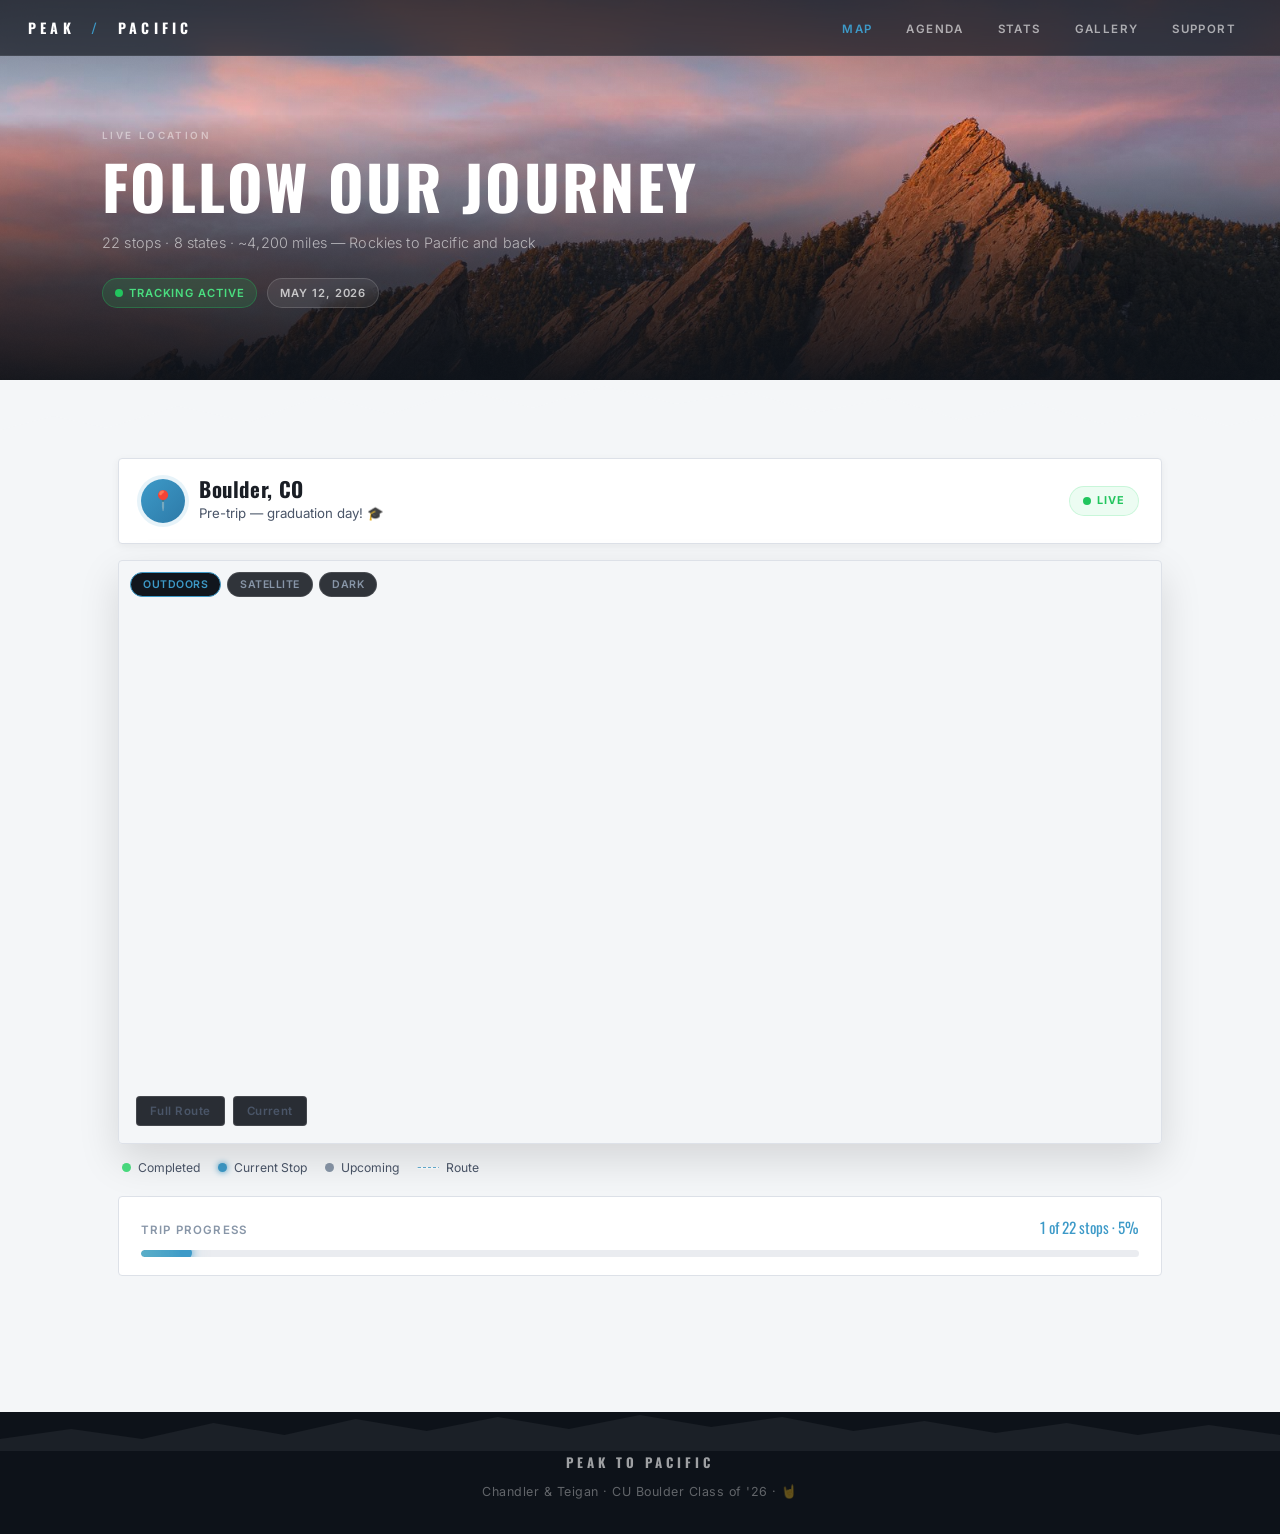
==== index.html @ d931923e "Initial commit — Peak to Pacific road trip site Static HTML/CSS/JS site for Chandler & Teigan's post" ====
<!DOCTYPE html>
<html lang="en">
<head>
  <meta charset="UTF-8" />
  <meta name="viewport" content="width=device-width, initial-scale=1.0" />
  <title>Peak to Pacific — Map</title>
  <meta name="description" content="Follow Chandler & Teigan's post-graduation road trip from Boulder to the Pacific and back." />

  <link href="https://api.mapbox.com/mapbox-gl-js/v3.3.0/mapbox-gl.css" rel="stylesheet" />
  <script src="https://api.mapbox.com/mapbox-gl-js/v3.3.0/mapbox-gl.js"></script>
  <link rel="stylesheet" href="style.css" />

  <style>
    #map {
      height: calc(100vh - var(--nav-height) - 260px);
      min-height: 380px;
      border-radius: 4px;
      overflow: hidden;
      border: 1px solid var(--border);
      box-shadow: var(--shadow-lg);
    }

    /* ── Location banner ───────────────────────────────── */
    .location-banner {
      background: var(--bg-card);
      border: 1px solid var(--border);
      border-radius: 4px;
      padding: 18px 22px;
      margin-bottom: 16px;
      display: flex;
      align-items: center;
      gap: 14px;
      flex-wrap: wrap;
      box-shadow: var(--shadow-sm);
    }

    .location-pin {
      width: 44px; height: 44px;
      background: linear-gradient(135deg, var(--gold), var(--gold-dim));
      border-radius: 50%;
      display: flex; align-items: center; justify-content: center;
      font-size: 1.2rem; flex-shrink: 0;
      box-shadow: 0 0 0 4px var(--gold-glow);
    }

    .location-info { flex: 1; min-width: 160px; }

    .location-label {
      font-family: var(--font-display);
      font-size: 1.3rem;
      font-weight: 700;
      letter-spacing: 0.03em;
      line-height: 1.15;
    }

    .location-note {
      color: var(--text-secondary);
      font-size: 0.83rem;
      margin-top: 2px;
    }

    .live-pill {
      display: inline-flex;
      align-items: center;
      gap: 6px;
      background: rgba(74,222,128,0.1);
      border: 1px solid rgba(74,222,128,0.22);
      border-radius: 999px;
      padding: 5px 13px;
      font-size: 0.68rem;
      font-weight: 700;
      letter-spacing: 0.1em;
      text-transform: uppercase;
      color: var(--green-bright);
      margin-left: auto;
      flex-shrink: 0;
    }

    /* ── Map ───────────────────────────────────────────── */
    .map-wrapper { position: relative; }

    .map-controls {
      position: absolute;
      bottom: 18px; left: 18px;
      z-index: 10;
      display: flex;
      gap: 8px;
    }

    .map-ctrl-btn {
      background: rgba(13, 18, 25, 0.88);
      backdrop-filter: blur(8px);
      border: 1px solid rgba(255,255,255,0.12);
      border-radius: 4px;
      padding: 7px 13px;
      font-size: 0.72rem;
      font-weight: 600;
      color: var(--text-secondary);
      cursor: pointer;
      letter-spacing: 0.04em;
      font-family: var(--font-body);
      transition: all .2s;
    }

    .map-ctrl-btn:hover {
      background: rgba(13, 18, 25, 0.98);
      border-color: var(--gold);
      color: var(--gold);
    }

    .style-toggle {
      position: absolute;
      top: 12px; left: 12px;
      z-index: 10;
      display: flex;
      gap: 6px;
    }

    .style-btn {
      background: rgba(13, 18, 25, 0.85);
      backdrop-filter: blur(6px);
      border: 1px solid rgba(255,255,255,0.12);
      border-radius: 999px;
      padding: 5px 12px;
      font-size: 0.66rem;
      font-weight: 600;
      color: var(--text-muted);
      cursor: pointer;
      letter-spacing: 0.05em;
      text-transform: uppercase;
      font-family: var(--font-body);
      transition: all .2s;
    }

    .style-btn.active,
    .style-btn:hover {
      border-color: var(--gold);
      color: var(--gold);
      background: rgba(13, 18, 25, 0.98);
    }

    /* ── Car Marker ────────────────────────────────────── */
    .car-marker {
      width: 36px;
      height: 36px;
      display: flex;
      align-items: center;
      justify-content: center;
      font-size: 1.3rem;
      background: var(--dark);
      border: 2px solid var(--gold);
      border-radius: 50%;
      box-shadow: 0 0 0 0 rgba(61,154,200,0.5);
      animation: car-pulse 2.2s ease-out infinite;
      cursor: pointer;
      line-height: 1;
    }

    @keyframes car-pulse {
      0%   { box-shadow: 0 0 0 0   rgba(61,154,200,0.55); }
      60%  { box-shadow: 0 0 0 10px rgba(61,154,200,0.0); }
      100% { box-shadow: 0 0 0 0   rgba(61,154,200,0.0); }
    }

    /* ── Legend ────────────────────────────────────────── */
    .route-legend {
      display: flex;
      gap: 18px;
      flex-wrap: wrap;
      margin-top: 14px;
      padding: 0 4px;
    }

    .legend-item {
      display: flex;
      align-items: center;
      gap: 7px;
      font-size: 0.76rem;
      color: var(--text-secondary);
    }

    .legend-dot {
      width: 9px; height: 9px;
      border-radius: 50%;
      flex-shrink: 0;
    }

    /* ── Progress strip ────────────────────────────────── */
    .progress-section {
      margin-top: 18px;
      background: var(--bg-card);
      border: 1px solid var(--border);
      border-radius: 4px;
      padding: 18px 22px;
    }

    .progress-meta {
      display: flex;
      justify-content: space-between;
      align-items: baseline;
      margin-bottom: 10px;
    }

    .progress-meta .label {
      font-size: 0.72rem;
      font-weight: 600;
      text-transform: uppercase;
      letter-spacing: 0.1em;
      color: var(--text-muted);
    }

    .progress-meta .value {
      font-family: var(--font-display);
      font-size: 0.95rem;
      color: var(--gold);
    }

    /* ── Popup ─────────────────────────────────────────── */
    .popup-emoji { font-size: 1.3rem; margin-bottom: 5px; }
    .popup-name {
      font-family: var(--font-display);
      font-size: 1rem;
      font-weight: 600;
      letter-spacing: 0.03em;
      color: var(--text-primary);
      margin-bottom: 2px;
    }
    .popup-sub  { font-size: 0.72rem; color: var(--text-secondary); margin-bottom: 8px; }
    .popup-highlight { font-size: 0.68rem; color: var(--text-secondary); margin-top: 2px; }
    .popup-highlight::before { content: '· '; }
    .popup-footer {
      display: flex;
      align-items: center;
      justify-content: space-between;
      margin-top: 10px;
      padding-top: 8px;
      border-top: 1px solid var(--border);
    }
    .popup-dates { font-size: 0.65rem; color: var(--gold); font-weight: 600; text-transform: uppercase; letter-spacing: .07em; }
    .popup-status {
      font-size: 0.6rem; font-weight: 700; text-transform: uppercase;
      letter-spacing: .08em; padding: 2px 8px; border-radius: 4px;
    }
    .popup-status.completed { background: rgba(34,197,94,0.15);  color: #16a34a; }
    .popup-status.current   { background: rgba(61,154,200,0.15); color: var(--gold); }
    .popup-status.upcoming  { background: rgba(138,150,168,0.15); color: var(--text-muted); }
  </style>
</head>
<body>

<!-- ── Navigation ─────────────────────────────────────── -->
<nav class="nav" id="mainNav">
  <a href="index.html" class="nav-brand">
    Peak <span class="accent">&nbsp;/&nbsp;</span> Pacific
  </a>
  <ul class="nav-links" id="navLinks">
    <li><a href="index.html" class="active">Map</a></li>
    <li><a href="agenda.html">Agenda</a></li>
    <li><a href="stats.html">Stats</a></li>
    <li><a href="gallery.html">Gallery</a></li>
    <li><a href="donate.html">Support</a></li>
  </ul>
  <button class="nav-mobile-btn" id="mobileBtn" aria-label="Menu">
    <svg width="22" height="22" viewBox="0 0 22 22" fill="none">
      <path d="M3 6h16M3 11h16M3 16h16" stroke="currentColor" stroke-width="2" stroke-linecap="round"/>
    </svg>
  </button>
</nav>

<!-- ── Hero ───────────────────────────────────────────── -->
<div class="page-hero hero-short" style="background-image: url('images/heroes/map.jpg')">
  <div class="hero-inner">
    <div class="hero-content">
      <div class="hero-eyebrow">Live Location</div>
      <h1 class="hero-title">Follow Our Journey</h1>
      <p class="hero-subtitle">22 stops · 8 states · ~4,200 miles — Rockies to Pacific and back</p>
      <div class="hero-badges">
        <span class="hero-badge hero-badge-live"><span class="dot-live"></span> Tracking Active</span>
        <span class="hero-badge hero-badge-date">May 12, 2026</span>
      </div>
    </div>
  </div>
</div>

<!-- ── Mountain Divider ────────────────────────────────── -->
<svg class="mountain-divider" viewBox="0 0 1440 72" preserveAspectRatio="none" aria-hidden="true">
  <path d="M0,72 L0,52 L60,38 L120,50 L200,28 L280,44 L360,18 L440,36 L520,12 L600,30 L680,8 L760,26 L840,14 L920,34 L1000,20 L1080,42 L1160,24 L1240,46 L1320,30 L1380,48 L1440,36 L1440,72 Z" fill="#071209"/>
</svg>

<!-- ── Map Content ────────────────────────────────────── -->
<main class="page-content" style="padding-top: 8px;">
  <div class="container" style="padding-bottom: 56px;">

    <div class="location-banner">
      <div class="location-pin">📍</div>
      <div class="location-info">
        <div class="location-label" id="locationLabel">–</div>
        <div class="location-note" id="locationNote"></div>
      </div>
      <div class="live-pill"><span class="dot-live"></span> Live</div>
    </div>

    <div class="map-wrapper">
      <div id="map"></div>
      <div class="style-toggle">
        <button class="style-btn active" id="btnOutdoors" onclick="setStyle('outdoors')">Outdoors</button>
        <button class="style-btn" id="btnSatellite" onclick="setStyle('satellite')">Satellite</button>
        <button class="style-btn" id="btnDark" onclick="setStyle('dark')">Dark</button>
      </div>
      <div class="map-controls">
        <button class="map-ctrl-btn" onclick="fitRoute()">Full Route</button>
        <button class="map-ctrl-btn" onclick="goToCurrent()">Current</button>
      </div>
    </div>

    <div class="route-legend">
      <div class="legend-item"><div class="legend-dot" style="background:#4ade80"></div> Completed</div>
      <div class="legend-item"><div class="legend-dot" style="background:var(--gold);box-shadow:0 0 6px var(--gold)"></div> Current Stop</div>
      <div class="legend-item"><div class="legend-dot" style="background:var(--text-muted)"></div> Upcoming</div>
      <div class="legend-item"><div style="width:22px;height:2px;background:rgba(255,255,255,0.75);border-radius:1px;border-top:1px dashed rgba(61,154,200,0.8)"></div> Route</div>
    </div>

    <div class="progress-section">
      <div class="progress-meta">
        <span class="label">Trip Progress</span>
        <span class="value" id="progressLabel">–</span>
      </div>
      <div class="progress-bar">
        <div class="progress-bar-fill" id="progressFill" style="width:0%"></div>
      </div>
    </div>

  </div>
</main>

<footer class="footer">
  <svg class="footer-mountain" viewBox="0 0 1440 40" preserveAspectRatio="none" aria-hidden="true">
    <path d="M0,40 L0,28 L80,18 L160,28 L240,12 L320,24 L400,8 L480,20 L560,6 L640,18 L720,4 L800,16 L880,6 L960,20 L1040,10 L1120,22 L1200,12 L1280,24 L1360,14 L1440,24 L1440,40 Z" fill="var(--sage)"/>
  </svg>
  <div class="footer-brand">Peak to Pacific</div>
  <div>Chandler &amp; Teigan · CU Boulder Class of '26 · 🤘</div>
</footer>

<script src="config.js"></script>
<script src="nav-scroll.js" defer></script>
<script>
  document.getElementById('mobileBtn').addEventListener('click', () => {
    document.getElementById('navLinks').classList.toggle('open');
  });

  document.getElementById('locationLabel').textContent = CURRENT_LOCATION.label;
  document.getElementById('locationNote').textContent  = CURRENT_LOCATION.note || '';

  const completedCount = STOPS.filter(s => s.status === 'completed').length;
  const pct = Math.round((completedCount / STOPS.length) * 100);
  document.getElementById('progressFill').style.width = pct + '%';
  document.getElementById('progressLabel').textContent =
    `${completedCount} of ${STOPS.length} stops · ${pct}%`;

  mapboxgl.accessToken = typeof MAPBOX_TOKEN !== 'undefined' ? MAPBOX_TOKEN : 'YOUR_MAPBOX_TOKEN_HERE';

  const STYLES = {
    outdoors:  'mapbox://styles/mapbox/outdoors-v12',
    satellite: 'mapbox://styles/mapbox/satellite-streets-v12',
    dark:      'mapbox://styles/mapbox/dark-v11',
  };

  let currentStyle = 'outdoors';
  let carMarker = null;

  const map = new mapboxgl.Map({
    container: 'map',
    style: STYLES.outdoors,
    center: [-110, 42],
    zoom: 4.5,
    projection: 'globe',
  });

  map.addControl(new mapboxgl.NavigationControl(), 'top-right');

  function setStyle(name) {
    if (currentStyle === name) return;
    currentStyle = name;
    map.setStyle(STYLES[name]);
    document.querySelectorAll('.style-btn').forEach(b => b.classList.remove('active'));
    document.getElementById('btn' + name.charAt(0).toUpperCase() + name.slice(1)).classList.add('active');
    map.once('styledata', addLayers);
  }

  map.on('load', () => {
    map.setFog({ color: 'rgb(13, 18, 25)', 'high-color': 'rgb(20, 32, 52)', 'horizon-blend': 0.04 });
    addLayers();
  });

  function addLayers() {
    ['route-line-glow','route-line','route-points','current-point'].forEach(id => {
      if (map.getLayer(id)) map.removeLayer(id);
      if (map.getSource(id)) map.removeSource(id);
    });

    const coords = STOPS.map(s => [s.lng, s.lat]);

    map.addSource('route-line', {
      type: 'geojson',
      data: { type:'Feature', geometry:{ type:'LineString', coordinates:coords } },
    });

    // Glow layer — soft white halo underneath the dashed line
    map.addLayer({
      id: 'route-line-glow', type: 'line', source: 'route-line',
      layout: { 'line-join':'round', 'line-cap':'round' },
      paint: { 'line-color':'#ffffff', 'line-width':5, 'line-opacity':0.12 },
    });

    // Main dashed route line — white with blue tint, visible on all map styles
    map.addLayer({
      id: 'route-line', type: 'line', source: 'route-line',
      layout: { 'line-join':'round', 'line-cap':'round' },
      paint: { 'line-color':'#a8d4ef', 'line-width':2, 'line-opacity':0.85, 'line-dasharray':[2,3] },
    });

    const features = STOPS.map(s => ({
      type: 'Feature',
      properties: { id:s.id, name:s.name, subtitle:s.subtitle, status:s.status, emoji:s.emoji, dates:s.dates, highlights:(s.highlights||[]).slice(0,3).join('||') },
      geometry: { type:'Point', coordinates:[s.lng,s.lat] },
    }));

    map.addSource('route-points', { type:'geojson', data:{ type:'FeatureCollection', features } });

    map.addLayer({
      id:'route-points', type:'circle', source:'route-points',
      paint: {
        'circle-radius': ['case',['==',['get','status'],'current'],11,['==',['get','status'],'completed'],7,5],
        'circle-color':  ['case',['==',['get','status'],'current'],'#3d9ac8',['==',['get','status'],'completed'],'#22c55e','#8896a8'],
        'circle-stroke-width': ['case',['==',['get','status'],'current'],3,2],
        'circle-stroke-color': ['case',['==',['get','status'],'current'],'rgba(61,154,200,0.45)',['==',['get','status'],'completed'],'rgba(34,197,94,0.3)','rgba(138,150,168,0.3)'],
        'circle-opacity': ['case',['==',['get','status'],'upcoming'],0.65,1],
      },
    });

    const currentStop = STOPS.find(s => s.status === 'current');

    // Car HTML marker — created once, persists across style changes
    if (currentStop && !carMarker) {
      const el = document.createElement('div');
      el.className = 'car-marker';
      el.textContent = '🚗';
      el.title = currentStop.name;
      carMarker = new mapboxgl.Marker({ element: el, anchor: 'center' })
        .setLngLat([currentStop.lng, currentStop.lat])
        .addTo(map);
    }

    map.on('click', 'route-points', (e) => {
      const p = e.features[0].properties;
      const highlights = (p.highlights||'').split('||').filter(Boolean);
      new mapboxgl.Popup({ closeButton:true, maxWidth:'260px' })
        .setLngLat(e.features[0].geometry.coordinates)
        .setHTML(`
          <div class="popup-emoji">${p.emoji}</div>
          <div class="popup-name">${p.name}</div>
          <div class="popup-sub">${p.subtitle}</div>
          ${highlights.map(h=>`<div class="popup-highlight">${h}</div>`).join('')}
          <div class="popup-footer">
            <span class="popup-dates">${p.dates}</span>
            <span class="popup-status ${p.status}">${p.status}</span>
          </div>`)
        .addTo(map);
    });

    map.on('mouseenter','route-points',()=>{ map.getCanvas().style.cursor='pointer'; });
    map.on('mouseleave','route-points',()=>{ map.getCanvas().style.cursor=''; });

    if (currentStop) {
      setTimeout(()=>{
        new mapboxgl.Popup({ closeButton:true, maxWidth:'260px' })
          .setLngLat([currentStop.lng,currentStop.lat])
          .setHTML(`<div class="popup-emoji">${currentStop.emoji}</div><div class="popup-name">${currentStop.name}</div><div class="popup-sub">${currentStop.subtitle}</div><div class="popup-footer"><span class="popup-dates">${currentStop.dates}</span><span class="popup-status current">current</span></div>`)
          .addTo(map);
      }, 800);
    }
  }

  function fitRoute() {
    const coords = STOPS.map(s=>[s.lng,s.lat]);
    const bounds = coords.reduce((b,c)=>b.extend(c), new mapboxgl.LngLatBounds(coords[0],coords[0]));
    map.fitBounds(bounds, { padding:60, duration:1000 });
  }

  function goToCurrent() {
    map.flyTo({ center:[CURRENT_LOCATION.lng,CURRENT_LOCATION.lat], zoom:10, duration:1200 });
  }
</script>
</body>
</html>
---- style.css ----
/* ════════════════════════════════════════════════════════════
   PEAK TO PACIFIC — Glacier & Stone Edition
   Clean & Minimal · Mixed Light/Dark · Arc'teryx-Inspired
   ════════════════════════════════════════════════════════════ */

@import url('https://fonts.googleapis.com/css2?family=Oswald:wght@400;500;600;700&family=Inter:wght@300;400;500;600;700&display=swap');

/* ── Variables ──────────────────────────────────────────── */
:root {
  /* ─ Light content surfaces ─────────────────────────────── */
  --bg:          #f4f6f8;
  --bg-card:     #ffffff;
  --bg-elevated: #eaecf0;
  --border:      #dde1e8;
  --border-light:#c5cdd8;

  /* ─ Accent: Glacier Blue ────────────────────────────────── */
  /* Named --gold for backward compatibility with page CSS */
  --gold:        #3d9ac8;
  --gold-dim:    #2d7aa8;
  --gold-glow:   rgba(61, 154, 200, 0.12);
  --sage:        #5aaec8;
  --sage-dim:    #3d8aa8;
  --green:       #3d9ac8;   /* used in timeline/progress */
  --green-bright:#22c55e;
  --red:         #ef4444;

  /* ─ Text (on light surfaces) ───────────────────────────── */
  --text-primary:   #1a1e25;
  --text-secondary: #4a5568;
  --text-muted:     #8896a8;

  /* ─ Dark surfaces (hero, nav, footer) ──────────────────── */
  --dark:        #0d1219;
  --dark2:       #131b27;
  --dark-border: rgba(255,255,255,0.1);

  --font-display: 'Oswald', sans-serif;
  --font-body:    'Inter', sans-serif;

  --radius-sm:  6px;
  --radius:     12px;
  --radius-lg:  18px;

  --shadow:    0 4px 20px rgba(0,0,0,0.09);
  --shadow-sm: 0 2px 8px rgba(0,0,0,0.055);
  --shadow-lg: 0 16px 40px rgba(0,0,0,0.13);

  /* nav-height overridden to 56px in .nav block above */
  --nav-height: 56px;
}

/* ── Reset ──────────────────────────────────────────────── */
*, *::before, *::after { box-sizing: border-box; margin: 0; padding: 0; }
html { scroll-behavior: smooth; }

body {
  font-family: var(--font-body);
  font-weight: 400;
  background: var(--bg);
  color: var(--text-primary);
  min-height: 100vh;
  line-height: 1.65;
  -webkit-font-smoothing: antialiased;
  -moz-osx-font-smoothing: grayscale;
}

a { color: var(--gold); text-decoration: none; transition: color .2s; }
a:hover { color: var(--gold-dim); }
img { max-width: 100%; display: block; }

/* ══════════════════════════════════════════════════════════
   NAVIGATION — always dark, minimal (Arc'teryx / Patagonia)
   ══════════════════════════════════════════════════════════ */
.nav {
  position: fixed;
  top: 0; left: 0; right: 0;
  height: var(--nav-height);
  background: rgba(13, 18, 25, 0.65);
  backdrop-filter: blur(16px);
  -webkit-backdrop-filter: blur(16px);
  border-bottom: 1px solid rgba(255,255,255,0.07);
  z-index: 1000;
  display: flex;
  align-items: center;
  padding: 0 28px;
  transition: background .3s ease, border-color .3s ease;
}

.nav.scrolled {
  background: rgba(13, 18, 25, 0.98);
  border-bottom-color: rgba(255,255,255,0.1);
}

.nav-brand {
  font-family: var(--font-display);
  font-size: 0.88rem;
  font-weight: 700;
  letter-spacing: 0.3em;
  text-transform: uppercase;
  color: #ffffff;
  text-decoration: none;
  margin-right: auto;
  white-space: nowrap;
}

.nav-brand span.accent { color: var(--gold); }

.nav-links {
  display: flex;
  align-items: center;
  gap: 2px;
  list-style: none;
}

.nav-links a {
  color: rgba(255,255,255,0.6);
  font-size: 0.72rem;
  font-weight: 600;
  padding: 6px 16px;
  border-radius: var(--radius-sm);
  transition: all .2s;
  letter-spacing: 0.12em;
  text-transform: uppercase;
  text-decoration: none;
  white-space: nowrap;
}

.nav-links a:hover { color: #ffffff; background: rgba(255,255,255,0.07); }
.nav-links a.active { color: var(--gold); }

.nav-mobile-btn {
  display: none;
  background: none;
  border: none;
  cursor: pointer;
  padding: 8px;
  color: #ffffff;
}

/* ══════════════════════════════════════════════════════════
   HERO — Full-bleed photo, film grain, dark overlay
   ══════════════════════════════════════════════════════════ */
.page-hero {
  position: relative;
  background-size: cover;
  background-position: center;
  background-repeat: no-repeat;
  display: flex;
  align-items: flex-end;
  overflow: hidden;
  background-attachment: fixed;
}

@media (max-width: 768px) {
  .page-hero { background-attachment: scroll; }
}

.page-hero.hero-tall   { min-height: 560px; }
.page-hero.hero-medium { min-height: 460px; }
.page-hero.hero-short  { min-height: 380px; }

@media (max-width: 768px) {
  .page-hero.hero-tall   { min-height: 360px; }
  .page-hero.hero-medium { min-height: 300px; }
  .page-hero.hero-short  { min-height: 260px; }
}

/* Dark gradient overlay — clean two-stop: dim top for nav, dark bottom for text */
.page-hero::before {
  content: '';
  position: absolute;
  inset: 0;
  background: linear-gradient(
    to bottom,
    rgba(13,18,25,0.38) 0%,
    rgba(13,18,25,0.0)  30%,
    rgba(13,18,25,0.72) 72%,
    rgba(13,18,25,0.96) 100%
  );
  z-index: 1;
}

/* Subtle grain — barely-there texture */
.page-hero::after {
  content: '';
  position: absolute;
  inset: 0;
  background-image: url("data:image/svg+xml,%3Csvg xmlns='http://www.w3.org/2000/svg' width='400' height='400'%3E%3Cfilter id='g'%3E%3CfeTurbulence type='fractalNoise' baseFrequency='0.72' numOctaves='4' stitchTiles='stitch'/%3E%3CfeColorMatrix type='saturate' values='0'/%3E%3C/filter%3E%3Crect width='100%25' height='100%25' filter='url(%23g)' opacity='0.45'/%3E%3C/svg%3E");
  opacity: 0.035;
  mix-blend-mode: overlay;
  z-index: 2;
  pointer-events: none;
}

.hero-inner {
  position: relative;
  z-index: 3;
  width: 100%;
  max-width: 1140px;
  margin: 0 auto;
  padding: calc(var(--nav-height) + 56px) 32px 72px;
}

@media (max-width: 768px) {
  .hero-inner { padding: calc(var(--nav-height) + 36px) 20px 52px; }
}

.hero-inner.center { text-align: center; }
.hero-inner.center .hero-content { margin-left: auto; margin-right: auto; }

.hero-content {
  max-width: 640px;
}

.hero-eyebrow {
  font-size: 0.62rem;
  font-weight: 600;
  letter-spacing: 0.24em;
  text-transform: uppercase;
  color: rgba(255,255,255,0.45);
  margin-bottom: 12px;
}

.hero-inner.center .hero-eyebrow { text-align: center; }

.hero-title {
  font-family: var(--font-display);
  font-size: clamp(2.4rem, 6vw, 3.8rem);
  font-weight: 700;
  letter-spacing: 0.04em;
  text-transform: uppercase;
  line-height: 1;
  color: #ffffff;
  margin-bottom: 14px;
}

.hero-subtitle {
  font-size: 0.9rem;
  font-weight: 300;
  color: rgba(255,255,255,0.6);
  line-height: 1.75;
  max-width: 480px;
  letter-spacing: 0.01em;
}

/* ── Hero badges ─────────────────────────────────────────── */
.hero-badges {
  display: flex;
  gap: 10px;
  flex-wrap: wrap;
  margin-top: 22px;
}

.hero-badge {
  display: inline-flex;
  align-items: center;
  gap: 6px;
  font-size: 0.7rem;
  font-weight: 600;
  letter-spacing: 0.08em;
  text-transform: uppercase;
  padding: 5px 12px;
  border-radius: 999px;
  backdrop-filter: blur(8px);
  -webkit-backdrop-filter: blur(8px);
}

.hero-badge-live {
  background: rgba(34, 197, 94, 0.15);
  border: 1px solid rgba(34, 197, 94, 0.32);
  color: #4ade80;
}

.hero-badge-date {
  background: rgba(255,255,255,0.08);
  border: 1px solid rgba(255,255,255,0.15);
  color: rgba(255,255,255,0.7);
}

/* ══════════════════════════════════════════════════════════
   MOUNTAIN SILHOUETTE DIVIDER
   Fill automatically inherits --bg (light) so light mountains
   cut upward into the dark hero gradient below.
   ══════════════════════════════════════════════════════════ */
.mountain-divider {
  display: block;
  width: 100%;
  height: 72px;
  margin-top: -2px;
  flex-shrink: 0;
}

/* Override any inline fill — always match page background */
.mountain-divider path { fill: var(--bg) !important; }

/* Footer mountain decoration */
.footer-mountains path,
.footer-mountain path { fill: rgba(255,255,255,0.06) !important; }

/* ══════════════════════════════════════════════════════════
   PAGE LAYOUT
   ══════════════════════════════════════════════════════════ */
.page { min-height: 100vh; }

.page-content {
  padding: 48px 0 80px;
  background: var(--bg);
}

.container {
  max-width: 1100px;
  margin: 0 auto;
  padding: 0 28px;
}

/* ── Section title ───────────────────────────────────────── */
.section-title {
  font-family: var(--font-body);
  font-size: 0.68rem;
  font-weight: 600;
  letter-spacing: 0.18em;
  text-transform: uppercase;
  color: var(--text-muted);
  margin-bottom: 20px;
  display: flex;
  align-items: center;
  gap: 14px;
}

.section-title::after {
  content: '';
  flex: 1;
  height: 1px;
  background: var(--border);
}

/* ── Page header (non-hero pages) ────────────────────────── */
.page-header {
  padding: calc(var(--nav-height) + 40px) 0 32px;
}

.eyebrow {
  font-size: 0.68rem;
  font-weight: 700;
  letter-spacing: 0.2em;
  text-transform: uppercase;
  color: var(--gold);
  margin-bottom: 10px;
}

.subtitle {
  color: var(--text-secondary);
  font-size: 0.95rem;
  line-height: 1.7;
  margin-top: 8px;
}

/* ══════════════════════════════════════════════════════════
   CARDS
   ══════════════════════════════════════════════════════════ */
.card {
  background: var(--bg-card);
  border: 1px solid var(--border);
  border-radius: 4px;
  padding: 24px;
  transition: border-color .2s, transform .15s;
}

.card:hover {
  border-color: var(--border-light);
  transform: translateY(-1px);
}

/* ── Stat card ───────────────────────────────────────────── */
.stat-card {
  background: var(--bg-card);
  border: 1px solid var(--border);
  border-radius: 4px;
  padding: 22px;
  text-align: center;
  transition: border-color .2s, transform .15s;
}

.stat-card:hover {
  border-color: var(--border-light);
  transform: translateY(-1px);
}

.stat-card .stat-icon { font-size: 1.8rem; margin-bottom: 10px; display: block; }

.stat-card .stat-value {
  font-family: var(--font-display);
  font-size: 2.2rem;
  font-weight: 700;
  color: var(--gold);
  line-height: 1;
}

.stat-card .stat-label {
  font-size: 0.72rem;
  color: var(--text-muted);
  text-transform: uppercase;
  letter-spacing: 0.07em;
  margin-top: 5px;
}

.stats-grid {
  display: grid;
  grid-template-columns: repeat(auto-fit, minmax(160px, 1fr));
  gap: 14px;
}

/* ══════════════════════════════════════════════════════════
   PROGRESS BAR
   ══════════════════════════════════════════════════════════ */
.progress-bar {
  width: 100%;
  height: 7px;
  background: var(--bg-elevated);
  border-radius: 999px;
  overflow: hidden;
  position: relative;
}

.progress-bar-fill {
  height: 100%;
  border-radius: 999px;
  background: linear-gradient(90deg, var(--sage), var(--gold));
  transition: width .8s cubic-bezier(0.4, 0, 0.2, 1);
  position: relative;
}

.progress-bar-fill::after {
  content: '';
  position: absolute;
  right: -1px; top: -2.5px;
  width: 12px; height: 12px;
  background: var(--gold);
  border-radius: 50%;
  box-shadow: 0 0 10px var(--gold), 0 0 20px rgba(61,154,200,0.35);
}

/* ══════════════════════════════════════════════════════════
   BADGES
   ══════════════════════════════════════════════════════════ */
.badge {
  display: inline-flex;
  align-items: center;
  gap: 5px;
  font-size: 0.68rem;
  font-weight: 600;
  letter-spacing: 0.08em;
  text-transform: uppercase;
  padding: 3px 10px;
  border-radius: 999px;
}

.badge-completed {
  background: rgba(34, 197, 94, 0.10);
  color: #16a34a;
  border: 1px solid rgba(34, 197, 94, 0.25);
}

.badge-current {
  background: rgba(61, 154, 200, 0.10);
  color: var(--gold);
  border: 1px solid rgba(61, 154, 200, 0.30);
  animation: pulse-badge 2.2s infinite;
}

.badge-upcoming {
  background: var(--bg-elevated);
  color: var(--text-muted);
  border: 1px solid var(--border);
}

@keyframes pulse-badge {
  0%, 100% { opacity: 1; }
  50%       { opacity: 0.6; }
}

/* ══════════════════════════════════════════════════════════
   LIVE DOT
   ══════════════════════════════════════════════════════════ */
.dot-live {
  display: inline-block;
  width: 8px; height: 8px;
  border-radius: 50%;
  background: var(--green-bright);
  box-shadow: 0 0 0 0 rgba(34,197,94,0.4);
  animation: dot-pulse 1.8s infinite;
  flex-shrink: 0;
}

@keyframes dot-pulse {
  0%  { box-shadow: 0 0 0 0 rgba(34,197,94,0.4); }
  70% { box-shadow: 0 0 0 6px rgba(34,197,94,0); }
  100%{ box-shadow: 0 0 0 0 rgba(34,197,94,0); }
}

/* ══════════════════════════════════════════════════════════
   BUTTONS
   ══════════════════════════════════════════════════════════ */
.btn {
  display: inline-flex;
  align-items: center;
  justify-content: center;
  gap: 8px;
  font-family: var(--font-body);
  font-size: 0.88rem;
  font-weight: 600;
  padding: 10px 22px;
  border-radius: var(--radius-sm);
  border: none;
  cursor: pointer;
  transition: all .2s;
  text-decoration: none;
  letter-spacing: 0.03em;
}

.btn-primary {
  background: var(--gold);
  color: #ffffff;
}

.btn-primary:hover {
  background: var(--gold-dim);
  color: #ffffff;
  transform: translateY(-1px);
  box-shadow: 0 6px 20px rgba(61,154,200,0.35);
}

.btn-outline {
  background: transparent;
  color: var(--text-primary);
  border: 1px solid var(--border-light);
}

.btn-outline:hover {
  background: var(--bg-elevated);
  color: var(--text-primary);
  border-color: var(--gold);
}

.btn-lg { font-size: 1rem; padding: 14px 32px; border-radius: var(--radius); }

/* ══════════════════════════════════════════════════════════
   FOOTER — dark, minimal
   ══════════════════════════════════════════════════════════ */
.footer {
  background: var(--dark);
  border-top: none;
  padding: 40px 28px 32px;
  text-align: center;
  color: rgba(255,255,255,0.35);
  font-size: 0.78rem;
  letter-spacing: 0.04em;
  position: relative;
  overflow: hidden;
}

.footer-brand {
  font-family: var(--font-display);
  font-size: 0.82rem;
  font-weight: 700;
  letter-spacing: 0.3em;
  text-transform: uppercase;
  color: rgba(255,255,255,0.6);
  margin-bottom: 8px;
}

.footer-mountains {
  display: block;
  width: 100%;
  margin-bottom: 8px;
  opacity: 1;
}

.footer-mountain {
  position: absolute;
  top: -1px;
  left: 0;
  right: 0;
  width: 100%;
  height: 40px;
}

/* ══════════════════════════════════════════════════════════
   MAPBOX OVERRIDES — dark popup for contrast against map
   ══════════════════════════════════════════════════════════ */
.mapboxgl-popup-content {
  background: var(--dark) !important;
  border: 1px solid rgba(255,255,255,0.12) !important;
  border-radius: var(--radius) !important;
  color: #ffffff !important;
  box-shadow: var(--shadow-lg) !important;
  padding: 16px 18px !important;
}

.mapboxgl-popup-tip { display: none !important; }

.mapboxgl-ctrl-group {
  background: var(--bg-card) !important;
  border: 1px solid var(--border) !important;
  border-radius: var(--radius-sm) !important;
  box-shadow: var(--shadow-sm) !important;
}

.mapboxgl-ctrl-group button { background: transparent !important; }
.mapboxgl-ctrl-group button:hover { background: var(--bg-elevated) !important; }
.mapboxgl-ctrl-icon { filter: brightness(0) opacity(0.55); }

.mapboxgl-ctrl-attrib-inner,
.mapboxgl-ctrl-attrib a {
  color: var(--text-muted) !important;
  font-size: 10px !important;
}

/* ══════════════════════════════════════════════════════════
   RESPONSIVE
   ══════════════════════════════════════════════════════════ */
@media (max-width: 768px) {
  .container { padding: 0 18px; }
  .nav { padding: 0 18px; }
  .nav-links { display: none; }

  .nav-links.open {
    display: flex;
    flex-direction: column;
    position: fixed;
    top: var(--nav-height);
    left: 0; right: 0;
    background: rgba(13,18,25,0.98);
    backdrop-filter: blur(20px);
    border-bottom: 1px solid rgba(255,255,255,0.1);
    padding: 12px 16px 20px;
    gap: 2px;
    z-index: 999;
  }

  .nav-links.open a {
    padding: 10px 14px;
    color: rgba(255,255,255,0.65);
    letter-spacing: 0.12em;
    text-transform: uppercase;
    font-size: 0.72rem;
    font-weight: 600;
  }

  .nav-mobile-btn { display: block; }
  .stats-grid { grid-template-columns: repeat(2, 1fr); }
}

/* ══════════════════════════════════════════════════════════
   UTILITY
   ══════════════════════════════════════════════════════════ */
.text-gold    { color: var(--gold); }
.text-muted   { color: var(--text-muted); }
.text-sm      { font-size: 0.875rem; }
.text-xs      { font-size: 0.75rem; }
.font-display { font-family: var(--font-display); }
.mt-4  { margin-top: 16px; }
.mt-6  { margin-top: 24px; }
.mt-8  { margin-top: 32px; }
.mt-12 { margin-top: 48px; }
.mb-4  { margin-bottom: 16px; }
.flex  { display: flex; }
.items-center { align-items: center; }
.gap-2 { gap: 8px; }
.gap-3 { gap: 12px; }
.gap-4 { gap: 16px; }
.w-full { width: 100%; }
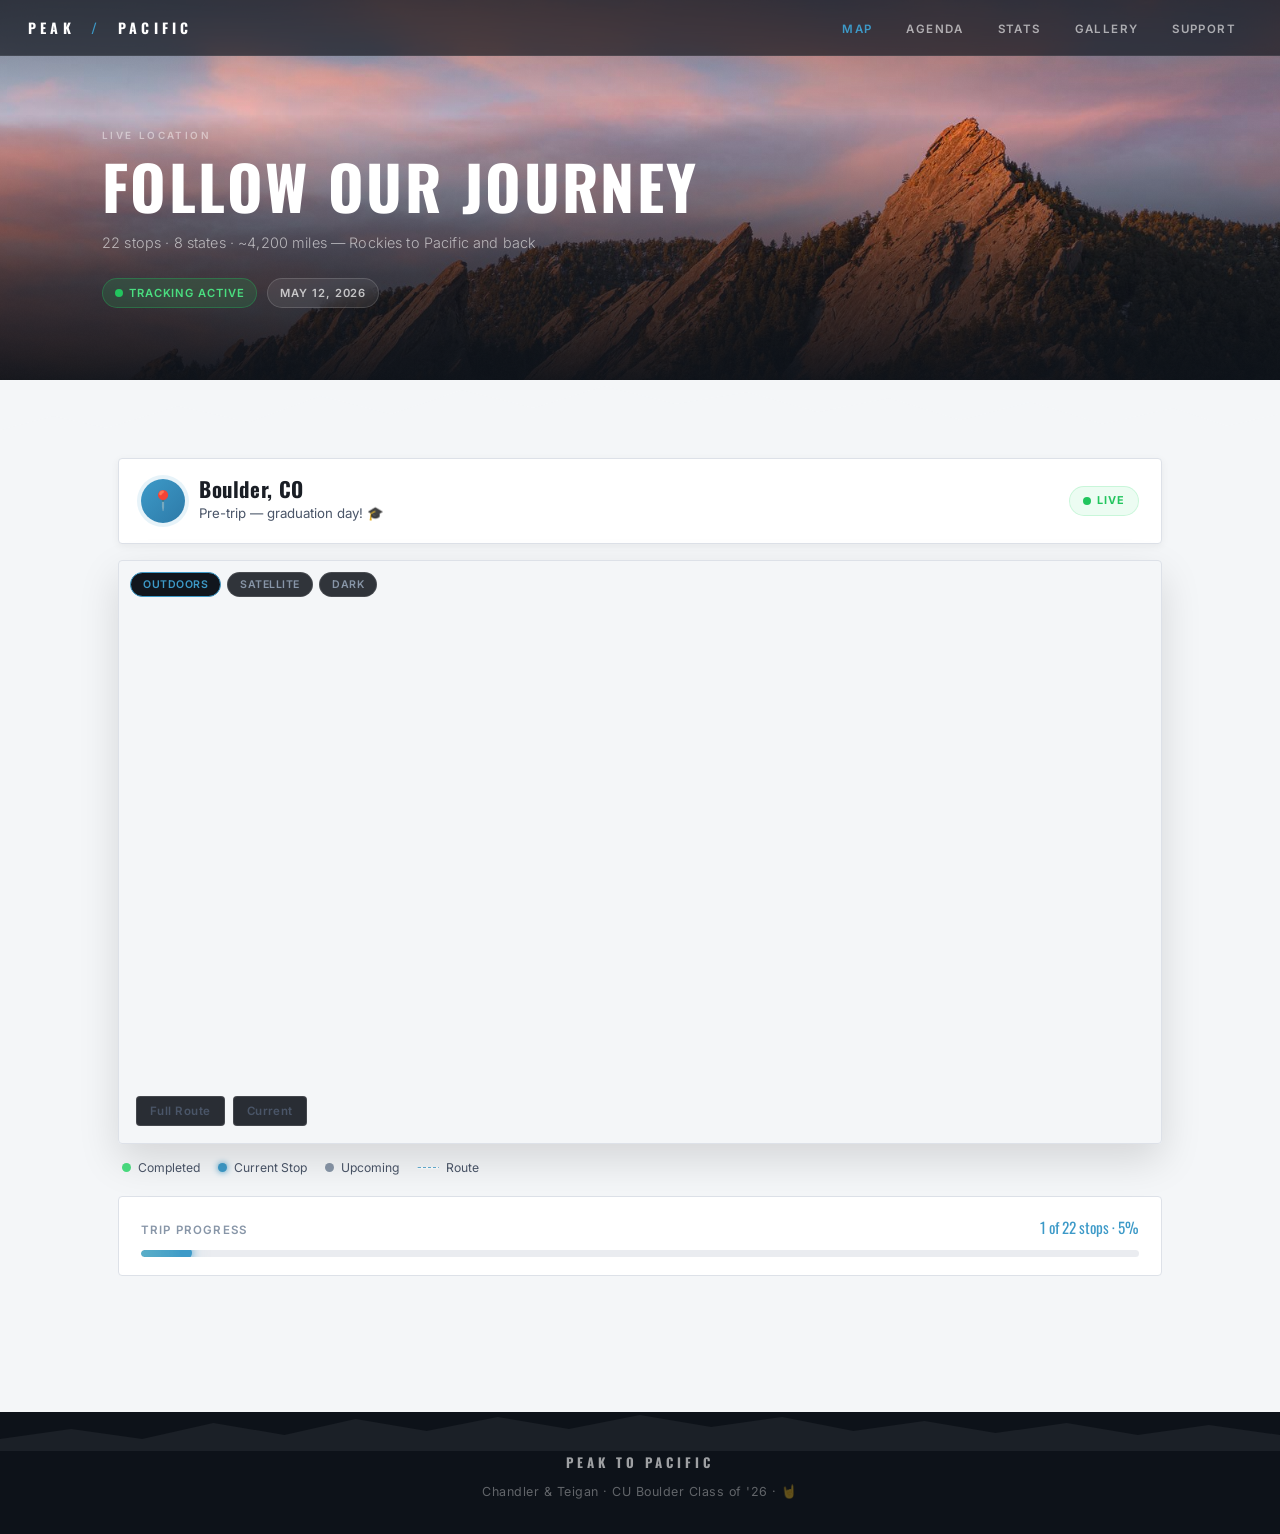
==== commit cdecd4d8: "Add favicon, Apple touch icon, and web manifest Mountain peak icon in glacier blue on dark backgroun" ====
--- a/index.html
+++ b/index.html
@@ -8,6 +8,12 @@
 
   <link href="https://api.mapbox.com/mapbox-gl-js/v3.3.0/mapbox-gl.css" rel="stylesheet" />
   <script src="https://api.mapbox.com/mapbox-gl-js/v3.3.0/mapbox-gl.js"></script>
+  <link rel="icon" type="image/x-icon" href="favicon.ico" />
+  <link rel="icon" type="image/png" sizes="32x32" href="images/favicon-32.png" />
+  <link rel="icon" type="image/png" sizes="16x16" href="images/favicon-16.png" />
+  <link rel="apple-touch-icon" sizes="180x180" href="images/apple-touch-icon.png" />
+  <link rel="manifest" href="site.webmanifest" />
+  <meta name="theme-color" content="#0d1219" />
   <link rel="stylesheet" href="style.css" />
 
   <style>
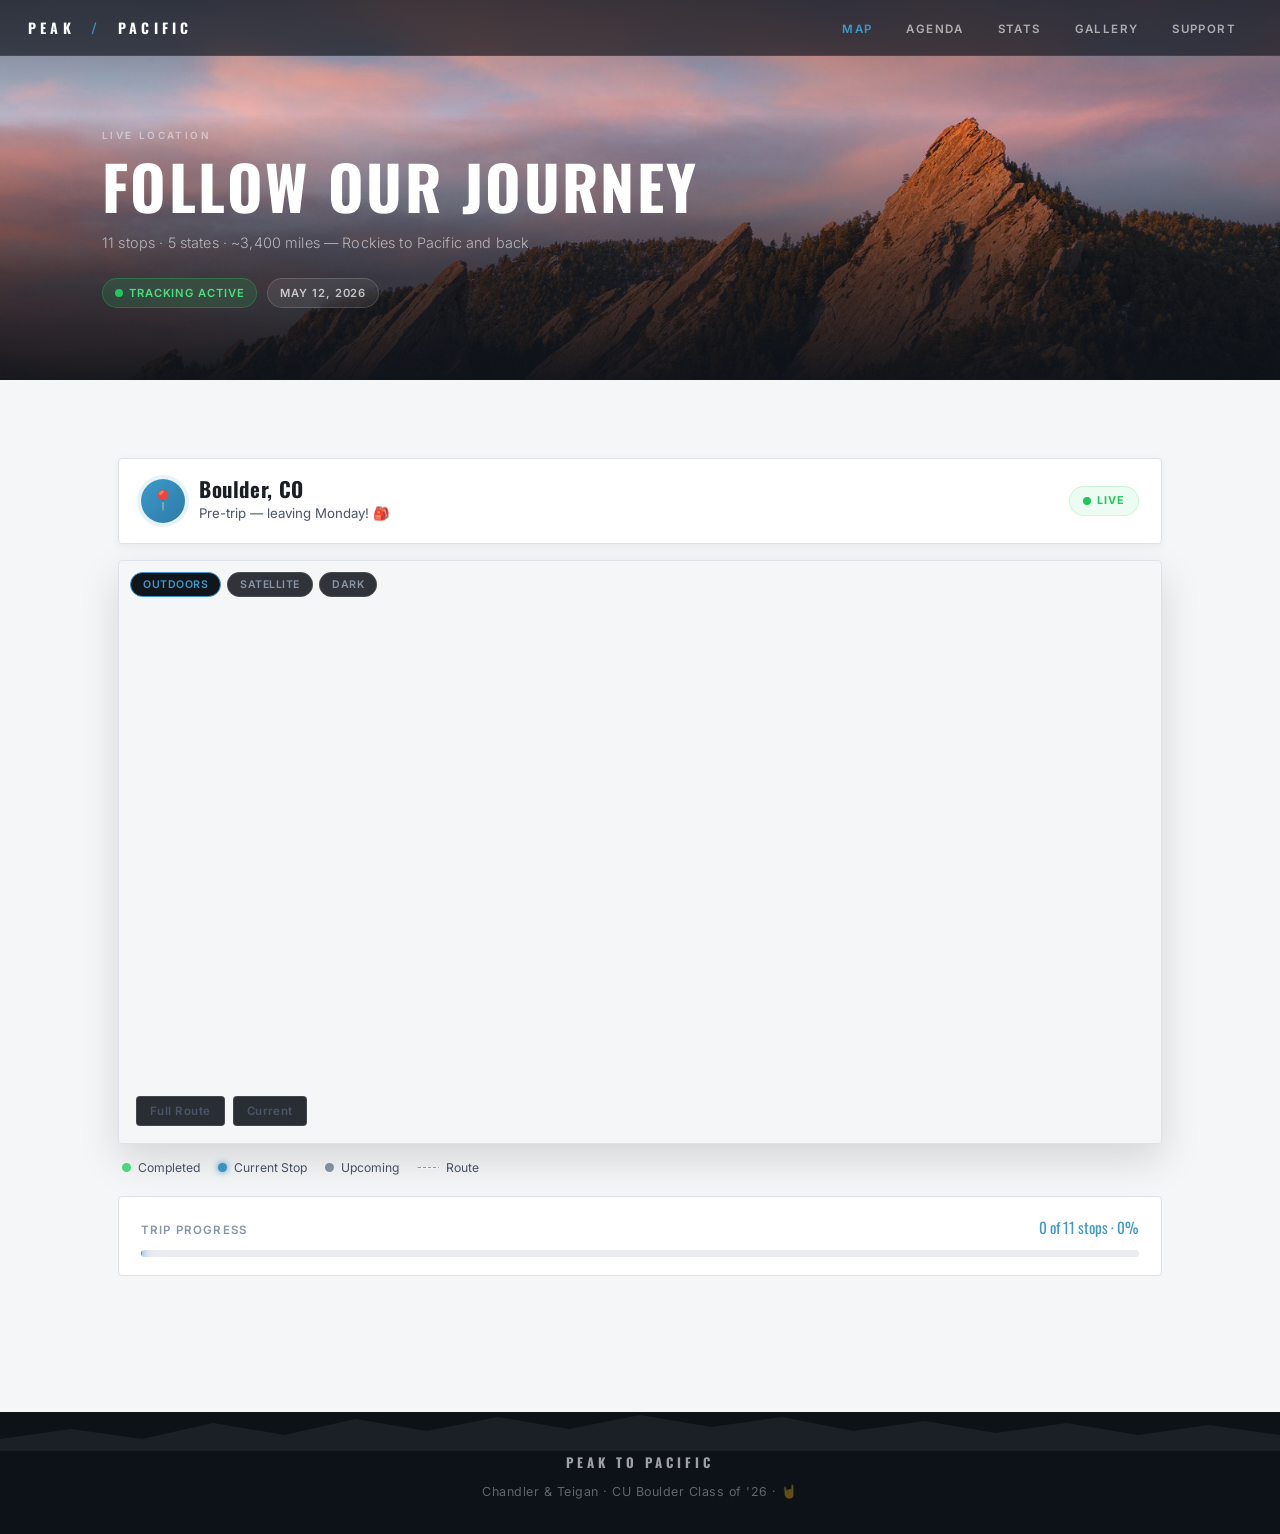
==== commit a78b05e0: "Update itinerary — new 11-stop route, depart May 18 Replaces 22-stop PNW-heavy route with streamline" ====
--- a/index.html
+++ b/index.html
@@ -279,7 +279,7 @@
     <div class="hero-content">
       <div class="hero-eyebrow">Live Location</div>
       <h1 class="hero-title">Follow Our Journey</h1>
-      <p class="hero-subtitle">22 stops · 8 states · ~4,200 miles — Rockies to Pacific and back</p>
+      <p class="hero-subtitle">11 stops · 5 states · ~3,400 miles — Rockies to Pacific and back</p>
       <div class="hero-badges">
         <span class="hero-badge hero-badge-live"><span class="dot-live"></span> Tracking Active</span>
         <span class="hero-badge hero-badge-date">May 12, 2026</span>
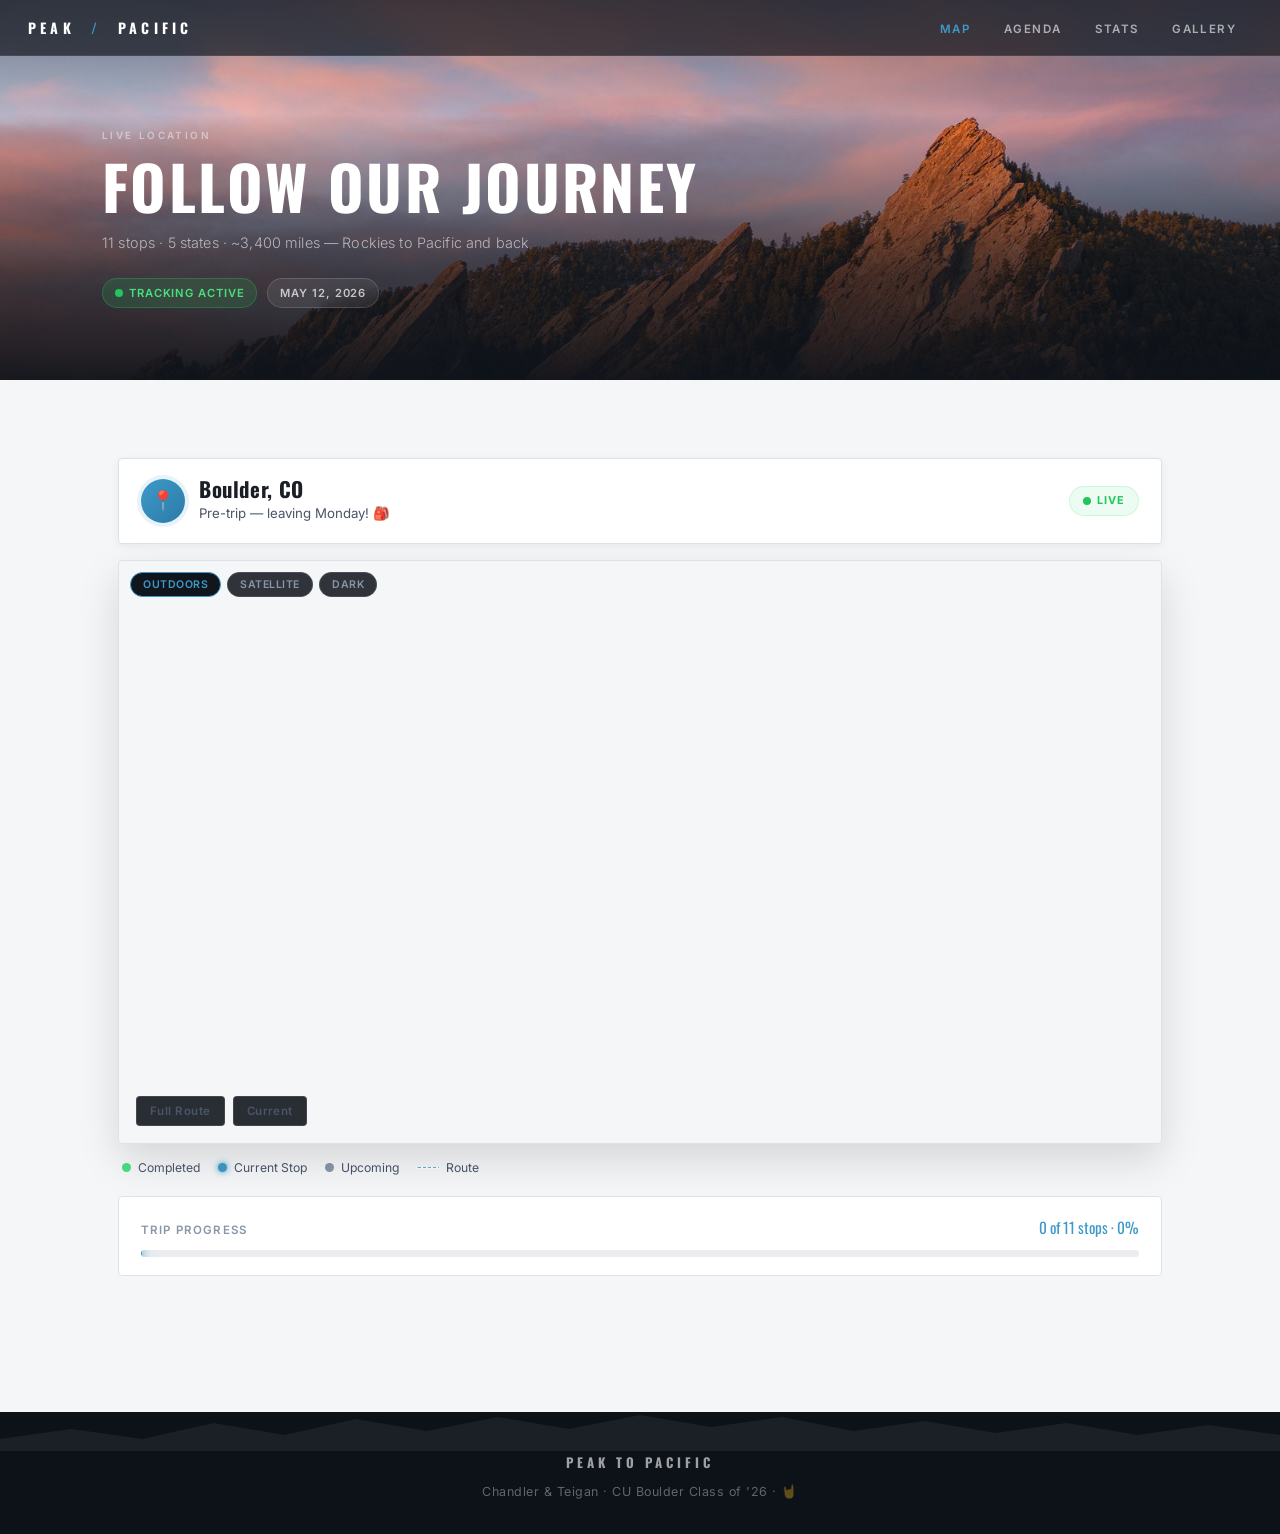
==== commit 60771311: "Add day-by-day tab to agenda, remove Support nav, update itinerary - Agenda: tab switcher (Stops | D" ====
--- a/index.html
+++ b/index.html
@@ -264,7 +264,6 @@
     <li><a href="agenda.html">Agenda</a></li>
     <li><a href="stats.html">Stats</a></li>
     <li><a href="gallery.html">Gallery</a></li>
-    <li><a href="donate.html">Support</a></li>
   </ul>
   <button class="nav-mobile-btn" id="mobileBtn" aria-label="Menu">
     <svg width="22" height="22" viewBox="0 0 22 22" fill="none">
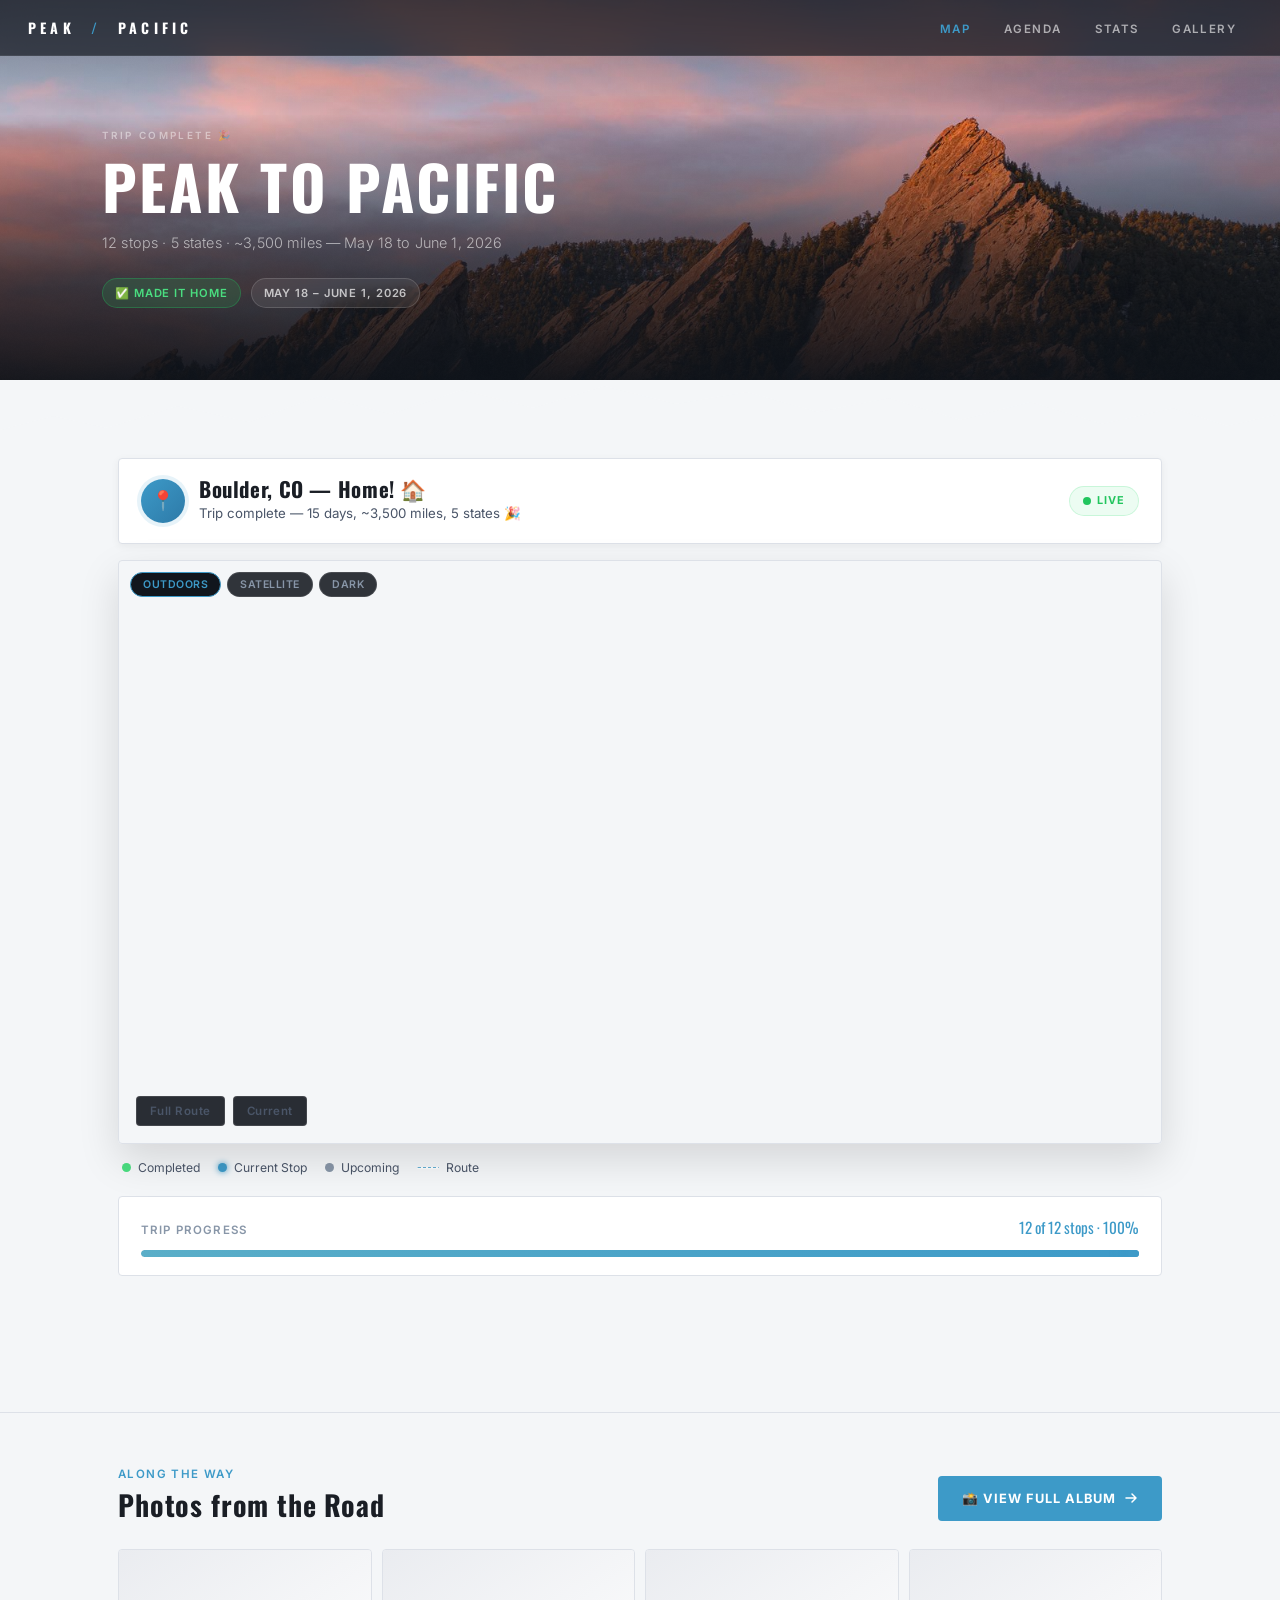
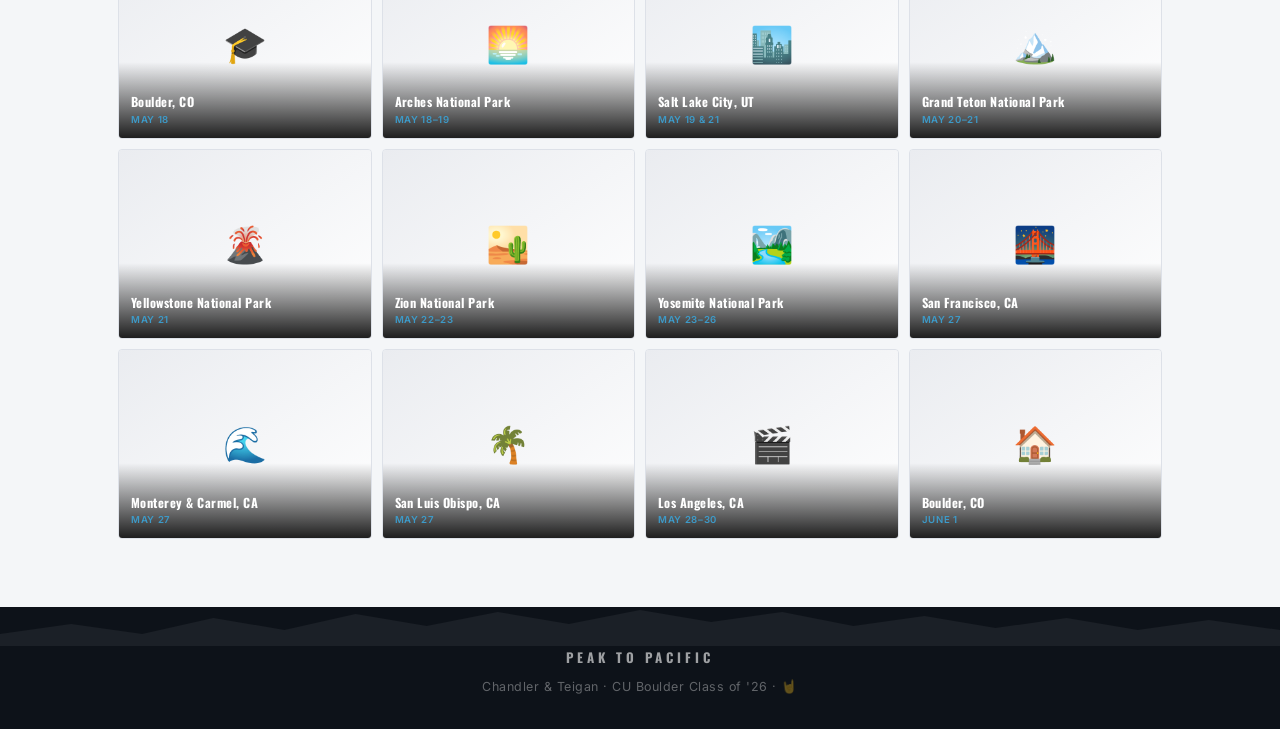
==== commit 9d144ac8: "Trip complete! Final update — all stops done, album grid on home page - All STOPS → completed, all D" ====
--- a/index.html
+++ b/index.html
@@ -250,6 +250,133 @@
     .popup-status.completed { background: rgba(34,197,94,0.15);  color: #16a34a; }
     .popup-status.current   { background: rgba(61,154,200,0.15); color: var(--gold); }
     .popup-status.upcoming  { background: rgba(138,150,168,0.15); color: var(--text-muted); }
+
+    /* ── Album section ─────────────────────────────────────── */
+    .album-section {
+      border-top: 1px solid var(--border);
+      padding: 52px 0 68px;
+      background: var(--bg);
+    }
+
+    .album-header {
+      display: flex;
+      align-items: flex-end;
+      justify-content: space-between;
+      gap: 16px;
+      flex-wrap: wrap;
+      margin-bottom: 28px;
+    }
+
+    .album-eyebrow {
+      font-size: 0.72rem;
+      font-weight: 600;
+      text-transform: uppercase;
+      letter-spacing: 0.12em;
+      color: var(--gold);
+      margin-bottom: 6px;
+    }
+
+    .album-title {
+      font-family: var(--font-display);
+      font-size: 1.75rem;
+      font-weight: 700;
+      letter-spacing: 0.03em;
+      line-height: 1.1;
+      color: var(--text-primary);
+      margin: 0;
+    }
+
+    .album-cta {
+      display: inline-flex;
+      align-items: center;
+      gap: 8px;
+      background: var(--gold);
+      color: #fff;
+      font-size: 0.8rem;
+      font-weight: 700;
+      letter-spacing: 0.08em;
+      text-transform: uppercase;
+      text-decoration: none;
+      padding: 12px 24px;
+      border-radius: 4px;
+      transition: background .2s, transform .15s;
+      white-space: nowrap;
+      flex-shrink: 0;
+    }
+
+    .album-cta:hover { background: var(--gold-dim, #2d7aaa); transform: translateY(-1px); }
+
+    /* ── Stop photo grid ─────────────────────────────────────── */
+    .stops-grid {
+      display: grid;
+      grid-template-columns: repeat(4, 1fr);
+      gap: 10px;
+    }
+
+    @media (max-width: 900px) { .stops-grid { grid-template-columns: repeat(3, 1fr); } }
+    @media (max-width: 560px) { .stops-grid { grid-template-columns: repeat(2, 1fr); } }
+
+    .stop-photo-card {
+      position: relative;
+      border-radius: 4px;
+      overflow: hidden;
+      aspect-ratio: 4 / 3;
+      border: 1px solid var(--border);
+      display: block;
+      text-decoration: none;
+      cursor: pointer;
+      transition: transform .2s, border-color .2s, box-shadow .2s;
+      background: var(--bg-card);
+    }
+
+    .stop-photo-card:hover {
+      transform: translateY(-3px);
+      border-color: var(--border-light);
+      box-shadow: var(--shadow);
+    }
+
+    .stop-photo-card img {
+      width: 100%; height: 100%;
+      object-fit: cover;
+      display: block;
+      transition: transform .3s;
+    }
+
+    .stop-photo-card:hover img { transform: scale(1.05); }
+
+    .stop-photo-placeholder {
+      width: 100%; height: 100%;
+      display: flex;
+      align-items: center;
+      justify-content: center;
+      background: linear-gradient(145deg, var(--bg-elevated) 0%, var(--bg-card) 100%);
+      font-size: 2.2rem;
+    }
+
+    .stop-photo-overlay {
+      position: absolute;
+      bottom: 0; left: 0; right: 0;
+      padding: 32px 12px 10px;
+      background: linear-gradient(to top, rgba(0,0,0,0.88) 0%, transparent 100%);
+    }
+
+    .stop-photo-name {
+      font-family: var(--font-display);
+      font-size: 0.78rem;
+      font-weight: 700;
+      letter-spacing: 0.04em;
+      color: #fff;
+      line-height: 1.25;
+    }
+
+    .stop-photo-date {
+      font-size: 0.6rem;
+      color: var(--gold);
+      margin-top: 2px;
+      font-weight: 600;
+      letter-spacing: 0.07em;
+      text-transform: uppercase;
+    }
   </style>
 </head>
 <body>
@@ -276,12 +403,12 @@
 <div class="page-hero hero-short" style="background-image: url('images/heroes/map.jpg')">
   <div class="hero-inner">
     <div class="hero-content">
-      <div class="hero-eyebrow">Live Location</div>
-      <h1 class="hero-title">Follow Our Journey</h1>
-      <p class="hero-subtitle">11 stops · 5 states · ~3,400 miles — Rockies to Pacific and back</p>
+      <div class="hero-eyebrow">Trip Complete 🎉</div>
+      <h1 class="hero-title">Peak to Pacific</h1>
+      <p class="hero-subtitle">12 stops · 5 states · ~3,500 miles — May 18 to June 1, 2026</p>
       <div class="hero-badges">
-        <span class="hero-badge hero-badge-live"><span class="dot-live"></span> Tracking Active</span>
-        <span class="hero-badge hero-badge-date">May 12, 2026</span>
+        <span class="hero-badge hero-badge-live">✅ Made It Home</span>
+        <span class="hero-badge hero-badge-date">May 18 – June 1, 2026</span>
       </div>
     </div>
   </div>
@@ -338,6 +465,25 @@
   </div>
 </main>
 
+<!-- ── Album Section ──────────────────────────────────────── -->
+<section class="album-section">
+  <div class="container">
+    <div class="album-header">
+      <div>
+        <p class="album-eyebrow">Along the Way</p>
+        <h2 class="album-title">Photos from the Road</h2>
+      </div>
+      <a id="albumLink" href="#" target="_blank" rel="noopener" class="album-cta" style="display:none">
+        📸 View Full Album
+        <svg width="14" height="14" viewBox="0 0 14 14" fill="none" aria-hidden="true">
+          <path d="M2 7h10M8 3l4 4-4 4" stroke="currentColor" stroke-width="1.5" stroke-linecap="round" stroke-linejoin="round"/>
+        </svg>
+      </a>
+    </div>
+    <div class="stops-grid" id="stopsGrid"></div>
+  </div>
+</section>
+
 <footer class="footer">
   <svg class="footer-mountain" viewBox="0 0 1440 40" preserveAspectRatio="none" aria-hidden="true">
     <path d="M0,40 L0,28 L80,18 L160,28 L240,12 L320,24 L400,8 L480,20 L560,6 L640,18 L720,4 L800,16 L880,6 L960,20 L1040,10 L1120,22 L1200,12 L1280,24 L1360,14 L1440,24 L1440,40 Z" fill="var(--sage)"/>
@@ -355,6 +501,25 @@
 
   document.getElementById('locationLabel').textContent = CURRENT_LOCATION.label;
   document.getElementById('locationNote').textContent  = CURRENT_LOCATION.note || '';
+
+  // ── Album link ──────────────────────────────────────────────
+  var gpUrl = typeof GOOGLE_PHOTOS_URL !== 'undefined' ? GOOGLE_PHOTOS_URL.trim() : '';
+  var albumLink = document.getElementById('albumLink');
+  if (gpUrl) { albumLink.href = gpUrl; albumLink.style.display = ''; }
+
+  // ── Stop photo grid ─────────────────────────────────────────
+  document.getElementById('stopsGrid').innerHTML = STOPS.map(function(stop) {
+    return '<a class="stop-photo-card" href="gallery.html" title="' + stop.name + '">'
+      + '<img src="images/stops/' + stop.id + '.jpg" alt="' + stop.name + '"'
+      + ' onerror="this.style.display=\'none\';this.nextElementSibling.style.display=\'flex\'"'
+      + ' style="display:block"/>'
+      + '<div class="stop-photo-placeholder" style="display:none">' + stop.emoji + '</div>'
+      + '<div class="stop-photo-overlay">'
+      + '<div class="stop-photo-name">' + stop.name + '</div>'
+      + '<div class="stop-photo-date">' + stop.dates + '</div>'
+      + '</div>'
+      + '</a>';
+  }).join('');
 
   const completedCount = STOPS.filter(s => s.status === 'completed').length;
   const pct = Math.round((completedCount / STOPS.length) * 100);
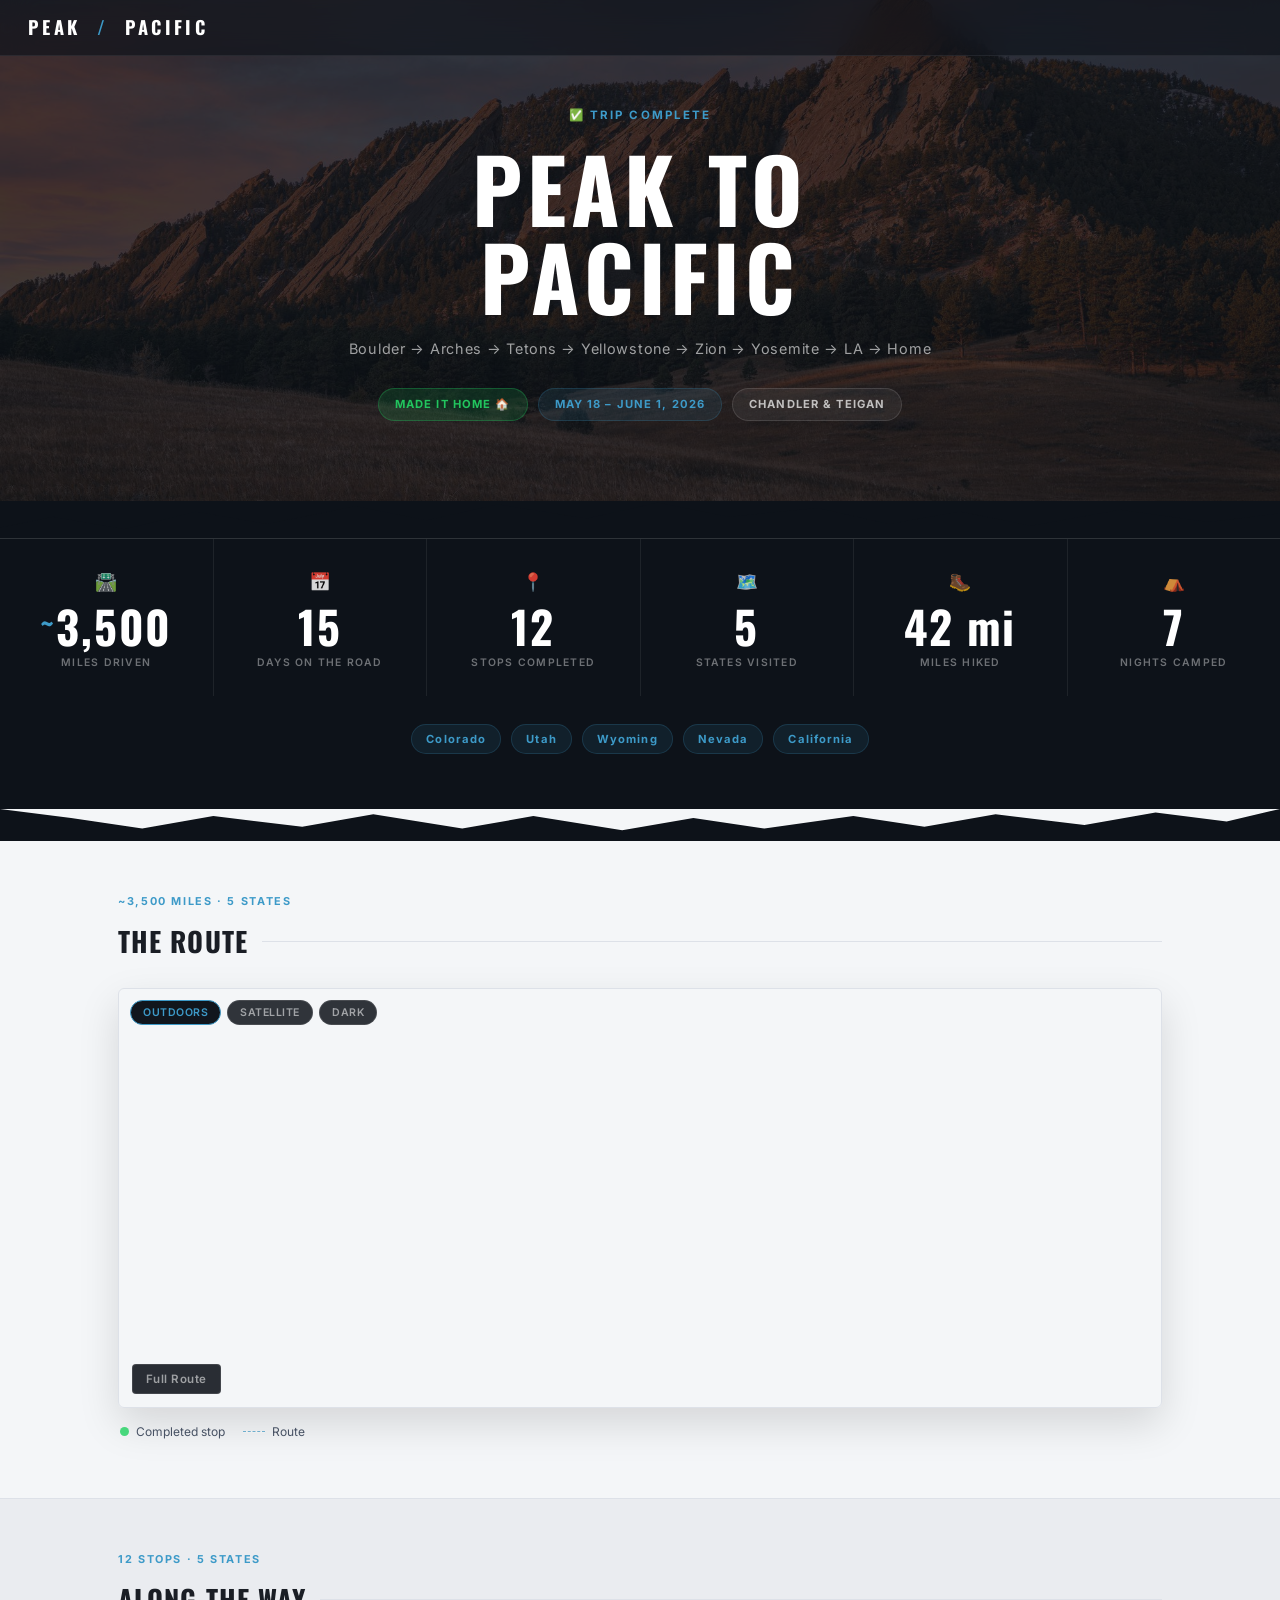
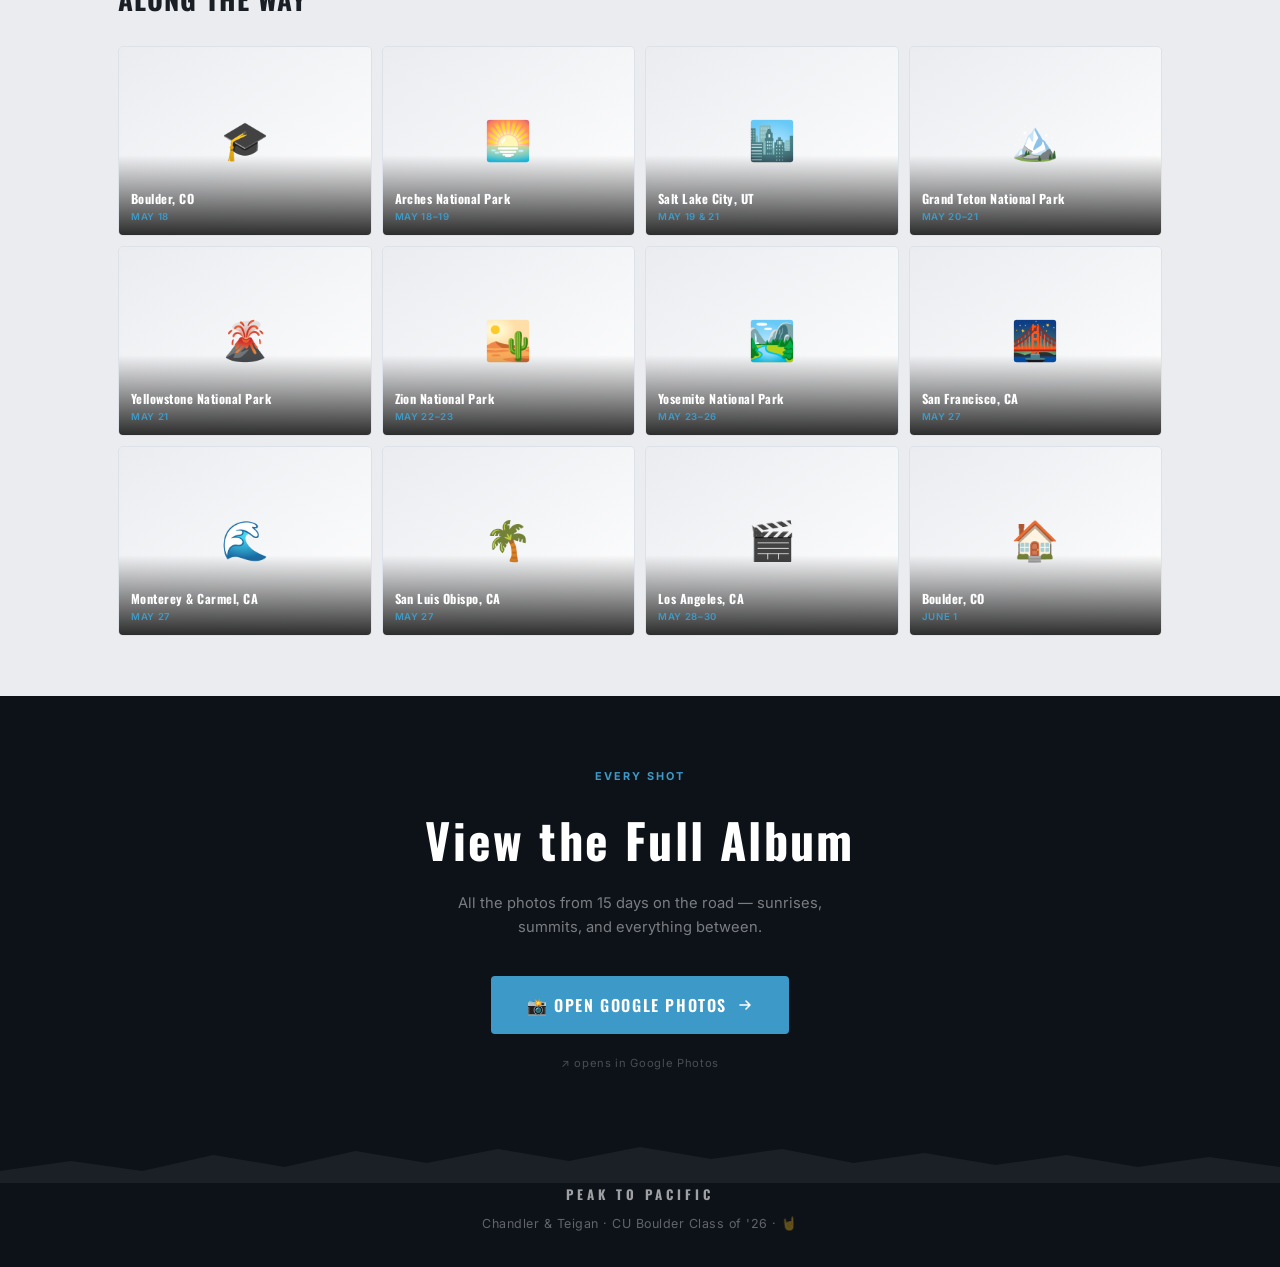
==== commit 02dbc0e1: "Simplify to single memorial page — hero, stats, map, photos, album - Removed multi-page nav links; b" ====
--- a/index.html
+++ b/index.html
@@ -3,8 +3,8 @@
 <head>
   <meta charset="UTF-8" />
   <meta name="viewport" content="width=device-width, initial-scale=1.0" />
-  <title>Peak to Pacific — Map</title>
-  <meta name="description" content="Follow Chandler & Teigan's post-graduation road trip from Boulder to the Pacific and back." />
+  <title>Peak to Pacific</title>
+  <meta name="description" content="Chandler & Teigan's post-graduation road trip — Boulder to the Pacific and back. 15 days, ~3,500 miles, 5 states." />
 
   <link href="https://api.mapbox.com/mapbox-gl-js/v3.3.0/mapbox-gl.css" rel="stylesheet" />
   <script src="https://api.mapbox.com/mapbox-gl-js/v3.3.0/mapbox-gl.js"></script>
@@ -17,82 +17,259 @@
   <link rel="stylesheet" href="style.css" />
 
   <style>
+
+    /* ── Page-level overrides ──────────────────────────────── */
+    body { background: var(--bg); }
+
+    /* ── Minimal nav — brand only ─────────────────────────── */
+    .nav-links, .nav-mobile-btn { display: none !important; }
+    .nav { justify-content: center; }
+    .nav-brand {
+      font-size: 1.15rem;
+      letter-spacing: 0.18em;
+    }
+
+    /* ══════════════════════════════════════════════════════
+       HERO
+       ══════════════════════════════════════════════════════ */
+    .trip-hero {
+      position: relative;
+      background: var(--dark);
+      padding: 100px 24px 80px;
+      text-align: center;
+      overflow: hidden;
+    }
+
+    .trip-hero::before {
+      content: '';
+      position: absolute;
+      inset: 0;
+      background: url('images/heroes/map.jpg') center / cover no-repeat;
+      opacity: 0.22;
+    }
+
+    .trip-hero-inner {
+      position: relative;
+      z-index: 1;
+      max-width: 680px;
+      margin: 0 auto;
+    }
+
+    .trip-eyebrow {
+      display: inline-flex;
+      align-items: center;
+      gap: 8px;
+      font-size: 0.72rem;
+      font-weight: 700;
+      letter-spacing: 0.18em;
+      text-transform: uppercase;
+      color: var(--gold);
+      margin-bottom: 18px;
+    }
+
+    .trip-title {
+      font-family: var(--font-display);
+      font-size: clamp(3rem, 8vw, 5.5rem);
+      font-weight: 700;
+      letter-spacing: 0.06em;
+      color: #fff;
+      line-height: 1;
+      margin-bottom: 18px;
+      text-transform: uppercase;
+    }
+
+    .trip-tagline {
+      font-size: 0.9rem;
+      color: rgba(255,255,255,0.6);
+      letter-spacing: 0.05em;
+      line-height: 1.6;
+      margin-bottom: 28px;
+    }
+
+    .trip-badges {
+      display: flex;
+      align-items: center;
+      justify-content: center;
+      gap: 10px;
+      flex-wrap: wrap;
+    }
+
+    .trip-badge {
+      font-size: 0.7rem;
+      font-weight: 700;
+      letter-spacing: 0.1em;
+      text-transform: uppercase;
+      padding: 6px 16px;
+      border-radius: 999px;
+    }
+
+    .badge-done {
+      background: rgba(34,197,94,0.15);
+      border: 1px solid rgba(34,197,94,0.3);
+      color: #22c55e;
+    }
+
+    .badge-dates {
+      background: rgba(61,154,200,0.1);
+      border: 1px solid rgba(61,154,200,0.2);
+      color: var(--gold);
+    }
+
+    .badge-names {
+      background: rgba(255,255,255,0.06);
+      border: 1px solid rgba(255,255,255,0.12);
+      color: rgba(255,255,255,0.7);
+    }
+
+    /* ── Hero → Stats divider ─────────────────────────────── */
+    .hero-mountain {
+      display: block;
+      width: 100%;
+      margin-top: -2px;
+    }
+
+    /* ══════════════════════════════════════════════════════
+       STATS STRIP
+       ══════════════════════════════════════════════════════ */
+    .stats-section {
+      background: var(--dark);
+      padding-bottom: 56px;
+    }
+
+    .stats-grid {
+      display: grid;
+      grid-template-columns: repeat(6, 1fr);
+      gap: 1px;
+      background: rgba(255,255,255,0.07);
+      border-top: 1px solid rgba(255,255,255,0.07);
+    }
+
+    @media (max-width: 860px) { .stats-grid { grid-template-columns: repeat(3, 1fr); } }
+    @media (max-width: 480px) { .stats-grid { grid-template-columns: repeat(2, 1fr); } }
+
+    .stat-cell {
+      background: var(--dark);
+      padding: 28px 20px 24px;
+      text-align: center;
+    }
+
+    .stat-num {
+      font-family: var(--font-display);
+      font-size: clamp(2rem, 4vw, 2.8rem);
+      font-weight: 700;
+      letter-spacing: 0.04em;
+      color: #fff;
+      line-height: 1;
+    }
+
+    .stat-num .stat-tilde {
+      font-size: 0.65em;
+      color: var(--gold);
+      vertical-align: top;
+      margin-top: 4px;
+      display: inline-block;
+    }
+
+    .stat-label {
+      font-size: 0.65rem;
+      font-weight: 600;
+      letter-spacing: 0.12em;
+      text-transform: uppercase;
+      color: rgba(255,255,255,0.4);
+      margin-top: 6px;
+    }
+
+    .stat-icon {
+      font-size: 1.1rem;
+      margin-bottom: 8px;
+      opacity: 0.85;
+    }
+
+    /* ── States row ───────────────────────────────────────── */
+    .states-row {
+      display: flex;
+      justify-content: center;
+      gap: 10px;
+      flex-wrap: wrap;
+      margin-top: 28px;
+      padding: 0 24px;
+    }
+
+    .state-chip {
+      font-size: 0.7rem;
+      font-weight: 700;
+      letter-spacing: 0.1em;
+      padding: 5px 14px;
+      border-radius: 999px;
+      background: rgba(61,154,200,0.1);
+      border: 1px solid rgba(61,154,200,0.2);
+      color: var(--gold);
+    }
+
+    /* ══════════════════════════════════════════════════════
+       ROUTE SECTION
+       ══════════════════════════════════════════════════════ */
+    .route-section {
+      background: var(--bg);
+      padding: 52px 0 56px;
+    }
+
+    .section-eyebrow {
+      font-size: 0.68rem;
+      font-weight: 700;
+      letter-spacing: 0.15em;
+      text-transform: uppercase;
+      color: var(--gold);
+      margin-bottom: 8px;
+    }
+
+    .section-title {
+      font-family: var(--font-display);
+      font-size: 1.7rem;
+      font-weight: 700;
+      letter-spacing: 0.04em;
+      color: var(--text-primary);
+      margin-bottom: 24px;
+    }
+
     #map {
-      height: calc(100vh - var(--nav-height) - 260px);
-      min-height: 380px;
-      border-radius: 4px;
+      height: 420px;
+      min-height: 300px;
+      border-radius: 6px;
       overflow: hidden;
       border: 1px solid var(--border);
       box-shadow: var(--shadow-lg);
     }
 
-    /* ── Location banner ───────────────────────────────── */
-    .location-banner {
-      background: var(--bg-card);
-      border: 1px solid var(--border);
-      border-radius: 4px;
-      padding: 18px 22px;
-      margin-bottom: 16px;
-      display: flex;
-      align-items: center;
-      gap: 14px;
-      flex-wrap: wrap;
-      box-shadow: var(--shadow-sm);
-    }
-
-    .location-pin {
-      width: 44px; height: 44px;
-      background: linear-gradient(135deg, var(--gold), var(--gold-dim));
-      border-radius: 50%;
-      display: flex; align-items: center; justify-content: center;
-      font-size: 1.2rem; flex-shrink: 0;
-      box-shadow: 0 0 0 4px var(--gold-glow);
-    }
-
-    .location-info { flex: 1; min-width: 160px; }
-
-    .location-label {
-      font-family: var(--font-display);
-      font-size: 1.3rem;
-      font-weight: 700;
-      letter-spacing: 0.03em;
-      line-height: 1.15;
-    }
-
-    .location-note {
-      color: var(--text-secondary);
-      font-size: 0.83rem;
-      margin-top: 2px;
-    }
-
-    .live-pill {
-      display: inline-flex;
-      align-items: center;
-      gap: 6px;
-      background: rgba(74,222,128,0.1);
-      border: 1px solid rgba(74,222,128,0.22);
-      border-radius: 999px;
-      padding: 5px 13px;
-      font-size: 0.68rem;
-      font-weight: 700;
-      letter-spacing: 0.1em;
-      text-transform: uppercase;
-      color: var(--green-bright);
-      margin-left: auto;
-      flex-shrink: 0;
-    }
-
-    /* ── Map ───────────────────────────────────────────── */
+    /* Map controls */
     .map-wrapper { position: relative; }
-
-    .map-controls {
+    .style-toggle {
       position: absolute;
-      bottom: 18px; left: 18px;
+      top: 12px; left: 12px;
       z-index: 10;
       display: flex;
-      gap: 8px;
-    }
-
+      gap: 6px;
+    }
+    .style-btn {
+      background: rgba(13, 18, 25, 0.85);
+      backdrop-filter: blur(6px);
+      border: 1px solid rgba(255,255,255,0.12);
+      border-radius: 999px;
+      padding: 5px 12px;
+      font-size: 0.66rem;
+      font-weight: 600;
+      color: rgba(255,255,255,0.55);
+      cursor: pointer;
+      letter-spacing: 0.05em;
+      text-transform: uppercase;
+      font-family: var(--font-body);
+      transition: all .2s;
+    }
+    .style-btn.active, .style-btn:hover {
+      border-color: var(--gold);
+      color: var(--gold);
+      background: rgba(13, 18, 25, 0.98);
+    }
     .map-ctrl-btn {
       background: rgba(13, 18, 25, 0.88);
       backdrop-filter: blur(8px);
@@ -101,212 +278,60 @@
       padding: 7px 13px;
       font-size: 0.72rem;
       font-weight: 600;
-      color: var(--text-secondary);
+      color: rgba(255,255,255,0.55);
       cursor: pointer;
       letter-spacing: 0.04em;
       font-family: var(--font-body);
       transition: all .2s;
     }
-
-    .map-ctrl-btn:hover {
-      background: rgba(13, 18, 25, 0.98);
-      border-color: var(--gold);
-      color: var(--gold);
-    }
-
-    .style-toggle {
+    .map-ctrl-btn:hover { border-color: var(--gold); color: var(--gold); }
+    .map-controls {
       position: absolute;
-      top: 12px; left: 12px;
+      bottom: 14px; left: 14px;
       z-index: 10;
       display: flex;
-      gap: 6px;
-    }
-
-    .style-btn {
-      background: rgba(13, 18, 25, 0.85);
-      backdrop-filter: blur(6px);
-      border: 1px solid rgba(255,255,255,0.12);
-      border-radius: 999px;
-      padding: 5px 12px;
-      font-size: 0.66rem;
-      font-weight: 600;
-      color: var(--text-muted);
-      cursor: pointer;
-      letter-spacing: 0.05em;
-      text-transform: uppercase;
-      font-family: var(--font-body);
-      transition: all .2s;
-    }
-
-    .style-btn.active,
-    .style-btn:hover {
-      border-color: var(--gold);
-      color: var(--gold);
-      background: rgba(13, 18, 25, 0.98);
-    }
-
-    /* ── Car Marker ────────────────────────────────────── */
-    .car-marker {
-      width: 36px;
-      height: 36px;
-      display: flex;
-      align-items: center;
-      justify-content: center;
-      font-size: 1.3rem;
-      background: var(--dark);
-      border: 2px solid var(--gold);
-      border-radius: 50%;
-      box-shadow: 0 0 0 0 rgba(61,154,200,0.5);
-      animation: car-pulse 2.2s ease-out infinite;
-      cursor: pointer;
-      line-height: 1;
-    }
-
-    @keyframes car-pulse {
-      0%   { box-shadow: 0 0 0 0   rgba(61,154,200,0.55); }
-      60%  { box-shadow: 0 0 0 10px rgba(61,154,200,0.0); }
-      100% { box-shadow: 0 0 0 0   rgba(61,154,200,0.0); }
-    }
-
-    /* ── Legend ────────────────────────────────────────── */
+      gap: 8px;
+    }
     .route-legend {
       display: flex;
       gap: 18px;
       flex-wrap: wrap;
       margin-top: 14px;
-      padding: 0 4px;
-    }
-
+      padding: 0 2px;
+    }
     .legend-item {
       display: flex;
       align-items: center;
       gap: 7px;
-      font-size: 0.76rem;
+      font-size: 0.75rem;
       color: var(--text-secondary);
     }
-
     .legend-dot {
       width: 9px; height: 9px;
       border-radius: 50%;
       flex-shrink: 0;
     }
 
-    /* ── Progress strip ────────────────────────────────── */
-    .progress-section {
-      margin-top: 18px;
-      background: var(--bg-card);
-      border: 1px solid var(--border);
-      border-radius: 4px;
-      padding: 18px 22px;
-    }
-
-    .progress-meta {
-      display: flex;
-      justify-content: space-between;
-      align-items: baseline;
-      margin-bottom: 10px;
-    }
-
-    .progress-meta .label {
-      font-size: 0.72rem;
-      font-weight: 600;
-      text-transform: uppercase;
-      letter-spacing: 0.1em;
-      color: var(--text-muted);
-    }
-
-    .progress-meta .value {
-      font-family: var(--font-display);
-      font-size: 0.95rem;
-      color: var(--gold);
-    }
-
-    /* ── Popup ─────────────────────────────────────────── */
+    /* Popup */
     .popup-emoji { font-size: 1.3rem; margin-bottom: 5px; }
-    .popup-name {
-      font-family: var(--font-display);
-      font-size: 1rem;
-      font-weight: 600;
-      letter-spacing: 0.03em;
-      color: var(--text-primary);
-      margin-bottom: 2px;
-    }
+    .popup-name { font-family: var(--font-display); font-size: 1rem; font-weight: 600; letter-spacing: 0.03em; color: var(--text-primary); margin-bottom: 2px; }
     .popup-sub  { font-size: 0.72rem; color: var(--text-secondary); margin-bottom: 8px; }
     .popup-highlight { font-size: 0.68rem; color: var(--text-secondary); margin-top: 2px; }
     .popup-highlight::before { content: '· '; }
-    .popup-footer {
-      display: flex;
-      align-items: center;
-      justify-content: space-between;
-      margin-top: 10px;
-      padding-top: 8px;
+    .popup-footer { display: flex; align-items: center; justify-content: space-between; margin-top: 10px; padding-top: 8px; border-top: 1px solid var(--border); }
+    .popup-dates { font-size: 0.65rem; color: var(--gold); font-weight: 600; text-transform: uppercase; letter-spacing: .07em; }
+    .popup-status { font-size: 0.6rem; font-weight: 700; text-transform: uppercase; letter-spacing: .08em; padding: 2px 8px; border-radius: 4px; }
+    .popup-status.completed { background: rgba(34,197,94,0.15); color: #16a34a; }
+
+    /* ══════════════════════════════════════════════════════
+       PHOTOS SECTION
+       ══════════════════════════════════════════════════════ */
+    .photos-section {
+      background: var(--bg-elevated);
+      padding: 52px 0 60px;
       border-top: 1px solid var(--border);
     }
-    .popup-dates { font-size: 0.65rem; color: var(--gold); font-weight: 600; text-transform: uppercase; letter-spacing: .07em; }
-    .popup-status {
-      font-size: 0.6rem; font-weight: 700; text-transform: uppercase;
-      letter-spacing: .08em; padding: 2px 8px; border-radius: 4px;
-    }
-    .popup-status.completed { background: rgba(34,197,94,0.15);  color: #16a34a; }
-    .popup-status.current   { background: rgba(61,154,200,0.15); color: var(--gold); }
-    .popup-status.upcoming  { background: rgba(138,150,168,0.15); color: var(--text-muted); }
-
-    /* ── Album section ─────────────────────────────────────── */
-    .album-section {
-      border-top: 1px solid var(--border);
-      padding: 52px 0 68px;
-      background: var(--bg);
-    }
-
-    .album-header {
-      display: flex;
-      align-items: flex-end;
-      justify-content: space-between;
-      gap: 16px;
-      flex-wrap: wrap;
-      margin-bottom: 28px;
-    }
-
-    .album-eyebrow {
-      font-size: 0.72rem;
-      font-weight: 600;
-      text-transform: uppercase;
-      letter-spacing: 0.12em;
-      color: var(--gold);
-      margin-bottom: 6px;
-    }
-
-    .album-title {
-      font-family: var(--font-display);
-      font-size: 1.75rem;
-      font-weight: 700;
-      letter-spacing: 0.03em;
-      line-height: 1.1;
-      color: var(--text-primary);
-      margin: 0;
-    }
-
-    .album-cta {
-      display: inline-flex;
-      align-items: center;
-      gap: 8px;
-      background: var(--gold);
-      color: #fff;
-      font-size: 0.8rem;
-      font-weight: 700;
-      letter-spacing: 0.08em;
-      text-transform: uppercase;
-      text-decoration: none;
-      padding: 12px 24px;
-      border-radius: 4px;
-      transition: background .2s, transform .15s;
-      white-space: nowrap;
-      flex-shrink: 0;
-    }
-
-    .album-cta:hover { background: var(--gold-dim, #2d7aaa); transform: translateY(-1px); }
-
-    /* ── Stop photo grid ─────────────────────────────────────── */
+
     .stops-grid {
       display: grid;
       grid-template-columns: repeat(4, 1fr);
@@ -318,20 +343,19 @@
 
     .stop-photo-card {
       position: relative;
-      border-radius: 4px;
+      border-radius: 5px;
       overflow: hidden;
       aspect-ratio: 4 / 3;
       border: 1px solid var(--border);
       display: block;
       text-decoration: none;
-      cursor: pointer;
-      transition: transform .2s, border-color .2s, box-shadow .2s;
+      cursor: default;
+      transition: transform .2s, box-shadow .2s;
       background: var(--bg-card);
     }
 
     .stop-photo-card:hover {
       transform: translateY(-3px);
-      border-color: var(--border-light);
       box-shadow: var(--shadow);
     }
 
@@ -341,8 +365,7 @@
       display: block;
       transition: transform .3s;
     }
-
-    .stop-photo-card:hover img { transform: scale(1.05); }
+    .stop-photo-card:hover img { transform: scale(1.04); }
 
     .stop-photo-placeholder {
       width: 100%; height: 100%;
@@ -350,14 +373,14 @@
       align-items: center;
       justify-content: center;
       background: linear-gradient(145deg, var(--bg-elevated) 0%, var(--bg-card) 100%);
-      font-size: 2.2rem;
+      font-size: 2.4rem;
     }
 
     .stop-photo-overlay {
       position: absolute;
       bottom: 0; left: 0; right: 0;
-      padding: 32px 12px 10px;
-      background: linear-gradient(to top, rgba(0,0,0,0.88) 0%, transparent 100%);
+      padding: 36px 12px 10px;
+      background: linear-gradient(to top, rgba(0,0,0,0.82) 0%, transparent 100%);
     }
 
     .stop-photo-name {
@@ -377,60 +400,136 @@
       letter-spacing: 0.07em;
       text-transform: uppercase;
     }
+
+    /* ══════════════════════════════════════════════════════
+       ALBUM CTA
+       ══════════════════════════════════════════════════════ */
+    .album-section {
+      background: var(--dark);
+      padding: 72px 24px;
+      text-align: center;
+    }
+
+    .album-section-eyebrow {
+      font-size: 0.68rem;
+      font-weight: 700;
+      letter-spacing: 0.18em;
+      text-transform: uppercase;
+      color: var(--gold);
+      margin-bottom: 14px;
+    }
+
+    .album-section-title {
+      font-family: var(--font-display);
+      font-size: clamp(1.8rem, 5vw, 3rem);
+      font-weight: 700;
+      color: #fff;
+      letter-spacing: 0.05em;
+      margin-bottom: 12px;
+    }
+
+    .album-section-sub {
+      font-size: 0.92rem;
+      color: rgba(255,255,255,0.45);
+      margin-bottom: 36px;
+      max-width: 420px;
+      margin-left: auto;
+      margin-right: auto;
+    }
+
+    .album-btn {
+      display: inline-flex;
+      align-items: center;
+      gap: 10px;
+      background: var(--gold);
+      color: #fff;
+      font-family: var(--font-display);
+      font-size: 1rem;
+      font-weight: 600;
+      letter-spacing: 0.1em;
+      text-transform: uppercase;
+      text-decoration: none;
+      padding: 16px 36px;
+      border-radius: 4px;
+      transition: background .2s, transform .15s, box-shadow .2s;
+    }
+
+    .album-btn:hover {
+      background: var(--gold-dim);
+      transform: translateY(-2px);
+      box-shadow: 0 8px 24px rgba(61,154,200,0.35);
+      color: #fff;
+    }
+
+    .album-btn svg { flex-shrink: 0; }
+
+    .album-note {
+      margin-top: 20px;
+      font-size: 0.7rem;
+      color: rgba(255,255,255,0.25);
+      letter-spacing: 0.06em;
+    }
+
   </style>
 </head>
 <body>
 
-<!-- ── Navigation ─────────────────────────────────────── -->
+<!-- ── Minimal nav — brand only ────────────────────────────── -->
 <nav class="nav" id="mainNav">
   <a href="index.html" class="nav-brand">
     Peak <span class="accent">&nbsp;/&nbsp;</span> Pacific
   </a>
-  <ul class="nav-links" id="navLinks">
-    <li><a href="index.html" class="active">Map</a></li>
-    <li><a href="agenda.html">Agenda</a></li>
-    <li><a href="stats.html">Stats</a></li>
-    <li><a href="gallery.html">Gallery</a></li>
-  </ul>
-  <button class="nav-mobile-btn" id="mobileBtn" aria-label="Menu">
-    <svg width="22" height="22" viewBox="0 0 22 22" fill="none">
-      <path d="M3 6h16M3 11h16M3 16h16" stroke="currentColor" stroke-width="2" stroke-linecap="round"/>
-    </svg>
-  </button>
+  <ul class="nav-links" id="navLinks"></ul>
+  <button class="nav-mobile-btn" id="mobileBtn" aria-label="Menu" style="display:none"></button>
 </nav>
 
-<!-- ── Hero ───────────────────────────────────────────── -->
-<div class="page-hero hero-short" style="background-image: url('images/heroes/map.jpg')">
-  <div class="hero-inner">
-    <div class="hero-content">
-      <div class="hero-eyebrow">Trip Complete 🎉</div>
-      <h1 class="hero-title">Peak to Pacific</h1>
-      <p class="hero-subtitle">12 stops · 5 states · ~3,500 miles — May 18 to June 1, 2026</p>
-      <div class="hero-badges">
-        <span class="hero-badge hero-badge-live">✅ Made It Home</span>
-        <span class="hero-badge hero-badge-date">May 18 – June 1, 2026</span>
-      </div>
+<!-- ══════════════════════════════════════════════════════════
+     HERO
+     ══════════════════════════════════════════════════════════ -->
+<div class="trip-hero">
+  <div class="trip-hero-inner">
+    <div class="trip-eyebrow">✅ Trip Complete</div>
+    <h1 class="trip-title">Peak to Pacific</h1>
+    <p class="trip-tagline">
+      Boulder → Arches → Tetons → Yellowstone → Zion → Yosemite → LA → Home
+    </p>
+    <div class="trip-badges">
+      <span class="trip-badge badge-done">Made It Home 🏠</span>
+      <span class="trip-badge badge-dates">May 18 – June 1, 2026</span>
+      <span class="trip-badge badge-names">Chandler &amp; Teigan</span>
     </div>
   </div>
 </div>
 
-<!-- ── Mountain Divider ────────────────────────────────── -->
-<svg class="mountain-divider" viewBox="0 0 1440 72" preserveAspectRatio="none" aria-hidden="true">
-  <path d="M0,72 L0,52 L60,38 L120,50 L200,28 L280,44 L360,18 L440,36 L520,12 L600,30 L680,8 L760,26 L840,14 L920,34 L1000,20 L1080,42 L1160,24 L1240,46 L1320,30 L1380,48 L1440,36 L1440,72 Z" fill="#071209"/>
+<!-- ── divider ─────────────────────────────────────────────── -->
+<svg class="hero-mountain" viewBox="0 0 1440 44" preserveAspectRatio="none" aria-hidden="true" style="display:block;background:var(--dark)">
+  <path d="M0,44 L0,32 L60,20 L140,34 L220,14 L300,28 L400,8 L480,24 L560,6 L660,22 L740,4 L820,20 L920,10 L1000,28 L1080,14 L1160,30 L1260,12 L1360,26 L1440,16 L1440,44 Z" fill="var(--dark)"/>
 </svg>
 
-<!-- ── Map Content ────────────────────────────────────── -->
-<main class="page-content" style="padding-top: 8px;">
-  <div class="container" style="padding-bottom: 56px;">
-
-    <div class="location-banner">
-      <div class="location-pin">📍</div>
-      <div class="location-info">
-        <div class="location-label" id="locationLabel">–</div>
-        <div class="location-note" id="locationNote"></div>
-      </div>
-      <div class="live-pill"><span class="dot-live"></span> Live</div>
-    </div>
+<!-- ══════════════════════════════════════════════════════════
+     STATS STRIP
+     ══════════════════════════════════════════════════════════ -->
+<section class="stats-section">
+  <div class="stats-grid" id="statsGrid">
+    <!-- filled by JS -->
+  </div>
+  <div class="states-row" id="statesRow">
+    <!-- filled by JS -->
+  </div>
+</section>
+
+<!-- ── divider into light bg ──────────────────────────────── -->
+<svg viewBox="0 0 1440 36" preserveAspectRatio="none" aria-hidden="true" style="display:block;background:var(--bg);margin-top:-1px">
+  <path d="M0,0 L0,36 L1440,36 L1440,0 L1380,14 L1300,4 L1220,18 L1120,6 L1040,20 L960,8 L860,22 L780,10 L700,24 L600,8 L520,22 L420,6 L340,20 L240,8 L160,22 L80,10 L0,0 Z" fill="var(--dark)"/>
+</svg>
+
+<!-- ══════════════════════════════════════════════════════════
+     ROUTE MAP
+     ══════════════════════════════════════════════════════════ -->
+<section class="route-section">
+  <div class="container">
+    <p class="section-eyebrow">~3,500 miles · 5 states</p>
+    <h2 class="section-title">The Route</h2>
 
     <div class="map-wrapper">
       <div id="map"></div>
@@ -441,49 +540,46 @@
       </div>
       <div class="map-controls">
         <button class="map-ctrl-btn" onclick="fitRoute()">Full Route</button>
-        <button class="map-ctrl-btn" onclick="goToCurrent()">Current</button>
       </div>
     </div>
 
     <div class="route-legend">
-      <div class="legend-item"><div class="legend-dot" style="background:#4ade80"></div> Completed</div>
-      <div class="legend-item"><div class="legend-dot" style="background:var(--gold);box-shadow:0 0 6px var(--gold)"></div> Current Stop</div>
-      <div class="legend-item"><div class="legend-dot" style="background:var(--text-muted)"></div> Upcoming</div>
-      <div class="legend-item"><div style="width:22px;height:2px;background:rgba(255,255,255,0.75);border-radius:1px;border-top:1px dashed rgba(61,154,200,0.8)"></div> Route</div>
+      <div class="legend-item"><div class="legend-dot" style="background:#4ade80"></div> Completed stop</div>
+      <div class="legend-item"><div style="width:22px;height:2px;background:rgba(255,255,255,0.5);border-top:1px dashed rgba(61,154,200,0.7)"></div> Route</div>
     </div>
-
-    <div class="progress-section">
-      <div class="progress-meta">
-        <span class="label">Trip Progress</span>
-        <span class="value" id="progressLabel">–</span>
-      </div>
-      <div class="progress-bar">
-        <div class="progress-bar-fill" id="progressFill" style="width:0%"></div>
-      </div>
-    </div>
-
-  </div>
-</main>
-
-<!-- ── Album Section ──────────────────────────────────────── -->
-<section class="album-section">
-  <div class="container">
-    <div class="album-header">
-      <div>
-        <p class="album-eyebrow">Along the Way</p>
-        <h2 class="album-title">Photos from the Road</h2>
-      </div>
-      <a id="albumLink" href="#" target="_blank" rel="noopener" class="album-cta" style="display:none">
-        📸 View Full Album
-        <svg width="14" height="14" viewBox="0 0 14 14" fill="none" aria-hidden="true">
-          <path d="M2 7h10M8 3l4 4-4 4" stroke="currentColor" stroke-width="1.5" stroke-linecap="round" stroke-linejoin="round"/>
-        </svg>
-      </a>
-    </div>
-    <div class="stops-grid" id="stopsGrid"></div>
   </div>
 </section>
 
+<!-- ══════════════════════════════════════════════════════════
+     PHOTOS
+     ══════════════════════════════════════════════════════════ -->
+<section class="photos-section">
+  <div class="container">
+    <p class="section-eyebrow">12 stops · 5 states</p>
+    <h2 class="section-title">Along the Way</h2>
+    <div class="stops-grid" id="stopsGrid">
+      <!-- filled by JS -->
+    </div>
+  </div>
+</section>
+
+<!-- ══════════════════════════════════════════════════════════
+     ALBUM CTA
+     ══════════════════════════════════════════════════════════ -->
+<section class="album-section" id="albumSection">
+  <p class="album-section-eyebrow">Every Shot</p>
+  <h2 class="album-section-title">View the Full Album</h2>
+  <p class="album-section-sub">All the photos from 15 days on the road — sunrises, summits, and everything between.</p>
+  <a id="albumBtn" href="#" target="_blank" rel="noopener" class="album-btn" style="display:none">
+    📸 Open Google Photos
+    <svg width="16" height="16" viewBox="0 0 16 16" fill="none" aria-hidden="true">
+      <path d="M3 8h10M9 4l4 4-4 4" stroke="currentColor" stroke-width="1.6" stroke-linecap="round" stroke-linejoin="round"/>
+    </svg>
+  </a>
+  <p class="album-note" id="albumNote"></p>
+</section>
+
+<!-- ── Footer ─────────────────────────────────────────────── -->
 <footer class="footer">
   <svg class="footer-mountain" viewBox="0 0 1440 40" preserveAspectRatio="none" aria-hidden="true">
     <path d="M0,40 L0,28 L80,18 L160,28 L240,12 L320,24 L400,8 L480,20 L560,6 L640,18 L720,4 L800,16 L880,6 L960,20 L1040,10 L1120,22 L1200,12 L1280,24 L1360,14 L1440,24 L1440,40 Z" fill="var(--sage)"/>
@@ -495,21 +591,50 @@
 <script src="config.js"></script>
 <script src="nav-scroll.js" defer></script>
 <script>
-  document.getElementById('mobileBtn').addEventListener('click', () => {
-    document.getElementById('navLinks').classList.toggle('open');
-  });
-
-  document.getElementById('locationLabel').textContent = CURRENT_LOCATION.label;
-  document.getElementById('locationNote').textContent  = CURRENT_LOCATION.note || '';
-
-  // ── Album link ──────────────────────────────────────────────
+
+  // ── Stats strip ──────────────────────────────────────────
+  var cells = [
+    { icon: '🛣️', num: '~' + (STATS.milesDriven || 3500).toLocaleString(), label: 'Miles Driven' },
+    { icon: '📅', num: STATS.daysOnRoad || 15, label: 'Days on the Road' },
+    { icon: '📍', num: STATS.stopsCompleted || 12, label: 'Stops Completed' },
+    { icon: '🗺️', num: (STATS.statesVisited || []).length || 5, label: 'States Visited' },
+    { icon: '🥾', num: (STATS.hikesMiles || 42) + ' mi', label: 'Miles Hiked' },
+    { icon: '⛺', num: STATS.nightsCamped || 7, label: 'Nights Camped' },
+  ];
+
+  document.getElementById('statsGrid').innerHTML = cells.map(function(c) {
+    var numStr = String(c.num);
+    var hasApprox = numStr.startsWith('~');
+    var display = hasApprox
+      ? '<span class="stat-tilde">~</span>' + numStr.slice(1)
+      : numStr;
+    return '<div class="stat-cell">'
+      + '<div class="stat-icon">' + c.icon + '</div>'
+      + '<div class="stat-num">' + display + '</div>'
+      + '<div class="stat-label">' + c.label + '</div>'
+      + '</div>';
+  }).join('');
+
+  // ── States ───────────────────────────────────────────────
+  var stateNames = { CO:'Colorado', UT:'Utah', WY:'Wyoming', NV:'Nevada', CA:'California' };
+  document.getElementById('statesRow').innerHTML = (STATS.statesVisited || []).map(function(s) {
+    return '<span class="state-chip">' + (stateNames[s] || s) + '</span>';
+  }).join('');
+
+  // ── Album link ───────────────────────────────────────────
   var gpUrl = typeof GOOGLE_PHOTOS_URL !== 'undefined' ? GOOGLE_PHOTOS_URL.trim() : '';
-  var albumLink = document.getElementById('albumLink');
-  if (gpUrl) { albumLink.href = gpUrl; albumLink.style.display = ''; }
-
-  // ── Stop photo grid ─────────────────────────────────────────
+  if (gpUrl) {
+    var btn = document.getElementById('albumBtn');
+    btn.href = gpUrl;
+    btn.style.display = '';
+    document.getElementById('albumNote').textContent = '↗ opens in Google Photos';
+  } else {
+    document.getElementById('albumSection').style.display = 'none';
+  }
+
+  // ── Stop photo grid ──────────────────────────────────────
   document.getElementById('stopsGrid').innerHTML = STOPS.map(function(stop) {
-    return '<a class="stop-photo-card" href="gallery.html" title="' + stop.name + '">'
+    return '<div class="stop-photo-card" title="' + stop.name + '">'
       + '<img src="images/stops/' + stop.id + '.jpg" alt="' + stop.name + '"'
       + ' onerror="this.style.display=\'none\';this.nextElementSibling.style.display=\'flex\'"'
       + ' style="display:block"/>'
@@ -518,27 +643,21 @@
       + '<div class="stop-photo-name">' + stop.name + '</div>'
       + '<div class="stop-photo-date">' + stop.dates + '</div>'
       + '</div>'
-      + '</a>';
+      + '</div>';
   }).join('');
 
-  const completedCount = STOPS.filter(s => s.status === 'completed').length;
-  const pct = Math.round((completedCount / STOPS.length) * 100);
-  document.getElementById('progressFill').style.width = pct + '%';
-  document.getElementById('progressLabel').textContent =
-    `${completedCount} of ${STOPS.length} stops · ${pct}%`;
-
-  mapboxgl.accessToken = typeof MAPBOX_TOKEN !== 'undefined' ? MAPBOX_TOKEN : 'YOUR_MAPBOX_TOKEN_HERE';
-
-  const STYLES = {
+  // ── Mapbox ───────────────────────────────────────────────
+  mapboxgl.accessToken = typeof MAPBOX_TOKEN !== 'undefined' ? MAPBOX_TOKEN : '';
+
+  var STYLES = {
     outdoors:  'mapbox://styles/mapbox/outdoors-v12',
     satellite: 'mapbox://styles/mapbox/satellite-streets-v12',
     dark:      'mapbox://styles/mapbox/dark-v11',
   };
 
-  let currentStyle = 'outdoors';
-  let carMarker = null;
-
-  const map = new mapboxgl.Map({
+  var currentStyle = 'outdoors';
+
+  var map = new mapboxgl.Map({
     container: 'map',
     style: STYLES.outdoors,
     center: [-110, 42],
@@ -552,113 +671,87 @@
     if (currentStyle === name) return;
     currentStyle = name;
     map.setStyle(STYLES[name]);
-    document.querySelectorAll('.style-btn').forEach(b => b.classList.remove('active'));
+    document.querySelectorAll('.style-btn').forEach(function(b) { b.classList.remove('active'); });
     document.getElementById('btn' + name.charAt(0).toUpperCase() + name.slice(1)).classList.add('active');
     map.once('styledata', addLayers);
   }
 
-  map.on('load', () => {
-    map.setFog({ color: 'rgb(13, 18, 25)', 'high-color': 'rgb(20, 32, 52)', 'horizon-blend': 0.04 });
+  map.on('load', function() {
+    map.setFog({ color: 'rgb(13,18,25)', 'high-color': 'rgb(20,32,52)', 'horizon-blend': 0.04 });
     addLayers();
   });
 
   function addLayers() {
-    ['route-line-glow','route-line','route-points','current-point'].forEach(id => {
+    ['route-line-glow','route-line','route-points'].forEach(function(id) {
       if (map.getLayer(id)) map.removeLayer(id);
       if (map.getSource(id)) map.removeSource(id);
     });
 
-    const coords = STOPS.map(s => [s.lng, s.lat]);
+    var coords = STOPS.map(function(s) { return [s.lng, s.lat]; });
 
     map.addSource('route-line', {
       type: 'geojson',
       data: { type:'Feature', geometry:{ type:'LineString', coordinates:coords } },
     });
 
-    // Glow layer — soft white halo underneath the dashed line
     map.addLayer({
-      id: 'route-line-glow', type: 'line', source: 'route-line',
-      layout: { 'line-join':'round', 'line-cap':'round' },
-      paint: { 'line-color':'#ffffff', 'line-width':5, 'line-opacity':0.12 },
+      id:'route-line-glow', type:'line', source:'route-line',
+      layout:{ 'line-join':'round','line-cap':'round' },
+      paint:{ 'line-color':'#ffffff','line-width':5,'line-opacity':0.1 },
     });
 
-    // Main dashed route line — white with blue tint, visible on all map styles
     map.addLayer({
-      id: 'route-line', type: 'line', source: 'route-line',
-      layout: { 'line-join':'round', 'line-cap':'round' },
-      paint: { 'line-color':'#a8d4ef', 'line-width':2, 'line-opacity':0.85, 'line-dasharray':[2,3] },
+      id:'route-line', type:'line', source:'route-line',
+      layout:{ 'line-join':'round','line-cap':'round' },
+      paint:{ 'line-color':'#a8d4ef','line-width':2,'line-opacity':0.85,'line-dasharray':[2,3] },
     });
 
-    const features = STOPS.map(s => ({
-      type: 'Feature',
-      properties: { id:s.id, name:s.name, subtitle:s.subtitle, status:s.status, emoji:s.emoji, dates:s.dates, highlights:(s.highlights||[]).slice(0,3).join('||') },
-      geometry: { type:'Point', coordinates:[s.lng,s.lat] },
-    }));
-
-    map.addSource('route-points', { type:'geojson', data:{ type:'FeatureCollection', features } });
+    var features = STOPS.map(function(s) {
+      return {
+        type:'Feature',
+        properties:{ id:s.id, name:s.name, subtitle:s.subtitle, status:s.status, emoji:s.emoji, dates:s.dates, highlights:(s.highlights||[]).slice(0,3).join('||') },
+        geometry:{ type:'Point', coordinates:[s.lng,s.lat] },
+      };
+    });
+
+    map.addSource('route-points', { type:'geojson', data:{ type:'FeatureCollection', features:features } });
 
     map.addLayer({
       id:'route-points', type:'circle', source:'route-points',
-      paint: {
-        'circle-radius': ['case',['==',['get','status'],'current'],11,['==',['get','status'],'completed'],7,5],
-        'circle-color':  ['case',['==',['get','status'],'current'],'#3d9ac8',['==',['get','status'],'completed'],'#22c55e','#8896a8'],
-        'circle-stroke-width': ['case',['==',['get','status'],'current'],3,2],
-        'circle-stroke-color': ['case',['==',['get','status'],'current'],'rgba(61,154,200,0.45)',['==',['get','status'],'completed'],'rgba(34,197,94,0.3)','rgba(138,150,168,0.3)'],
-        'circle-opacity': ['case',['==',['get','status'],'upcoming'],0.65,1],
+      paint:{
+        'circle-radius': 7,
+        'circle-color': '#22c55e',
+        'circle-stroke-width': 2,
+        'circle-stroke-color': 'rgba(34,197,94,0.3)',
       },
     });
 
-    const currentStop = STOPS.find(s => s.status === 'current');
-
-    // Car HTML marker — created once, persists across style changes
-    if (currentStop && !carMarker) {
-      const el = document.createElement('div');
-      el.className = 'car-marker';
-      el.textContent = '🚗';
-      el.title = currentStop.name;
-      carMarker = new mapboxgl.Marker({ element: el, anchor: 'center' })
-        .setLngLat([currentStop.lng, currentStop.lat])
-        .addTo(map);
-    }
-
-    map.on('click', 'route-points', (e) => {
-      const p = e.features[0].properties;
-      const highlights = (p.highlights||'').split('||').filter(Boolean);
+    map.on('click', 'route-points', function(e) {
+      var p = e.features[0].properties;
+      var highlights = (p.highlights||'').split('||').filter(Boolean);
       new mapboxgl.Popup({ closeButton:true, maxWidth:'260px' })
         .setLngLat(e.features[0].geometry.coordinates)
-        .setHTML(`
-          <div class="popup-emoji">${p.emoji}</div>
-          <div class="popup-name">${p.name}</div>
-          <div class="popup-sub">${p.subtitle}</div>
-          ${highlights.map(h=>`<div class="popup-highlight">${h}</div>`).join('')}
-          <div class="popup-footer">
-            <span class="popup-dates">${p.dates}</span>
-            <span class="popup-status ${p.status}">${p.status}</span>
-          </div>`)
+        .setHTML(
+          '<div class="popup-emoji">' + p.emoji + '</div>'
+          + '<div class="popup-name">' + p.name + '</div>'
+          + '<div class="popup-sub">' + p.subtitle + '</div>'
+          + highlights.map(function(h){ return '<div class="popup-highlight">' + h + '</div>'; }).join('')
+          + '<div class="popup-footer">'
+          + '<span class="popup-dates">' + p.dates + '</span>'
+          + '<span class="popup-status completed">✓ done</span>'
+          + '</div>'
+        )
         .addTo(map);
     });
 
-    map.on('mouseenter','route-points',()=>{ map.getCanvas().style.cursor='pointer'; });
-    map.on('mouseleave','route-points',()=>{ map.getCanvas().style.cursor=''; });
-
-    if (currentStop) {
-      setTimeout(()=>{
-        new mapboxgl.Popup({ closeButton:true, maxWidth:'260px' })
-          .setLngLat([currentStop.lng,currentStop.lat])
-          .setHTML(`<div class="popup-emoji">${currentStop.emoji}</div><div class="popup-name">${currentStop.name}</div><div class="popup-sub">${currentStop.subtitle}</div><div class="popup-footer"><span class="popup-dates">${currentStop.dates}</span><span class="popup-status current">current</span></div>`)
-          .addTo(map);
-      }, 800);
-    }
+    map.on('mouseenter','route-points', function(){ map.getCanvas().style.cursor='pointer'; });
+    map.on('mouseleave','route-points', function(){ map.getCanvas().style.cursor=''; });
   }
 
   function fitRoute() {
-    const coords = STOPS.map(s=>[s.lng,s.lat]);
-    const bounds = coords.reduce((b,c)=>b.extend(c), new mapboxgl.LngLatBounds(coords[0],coords[0]));
+    var coords = STOPS.map(function(s){ return [s.lng,s.lat]; });
+    var bounds = coords.reduce(function(b,c){ return b.extend(c); }, new mapboxgl.LngLatBounds(coords[0],coords[0]));
     map.fitBounds(bounds, { padding:60, duration:1000 });
-  }
-
-  function goToCurrent() {
-    map.flyTo({ center:[CURRENT_LOCATION.lng,CURRENT_LOCATION.lat], zoom:10, duration:1200 });
   }
 </script>
 </body>
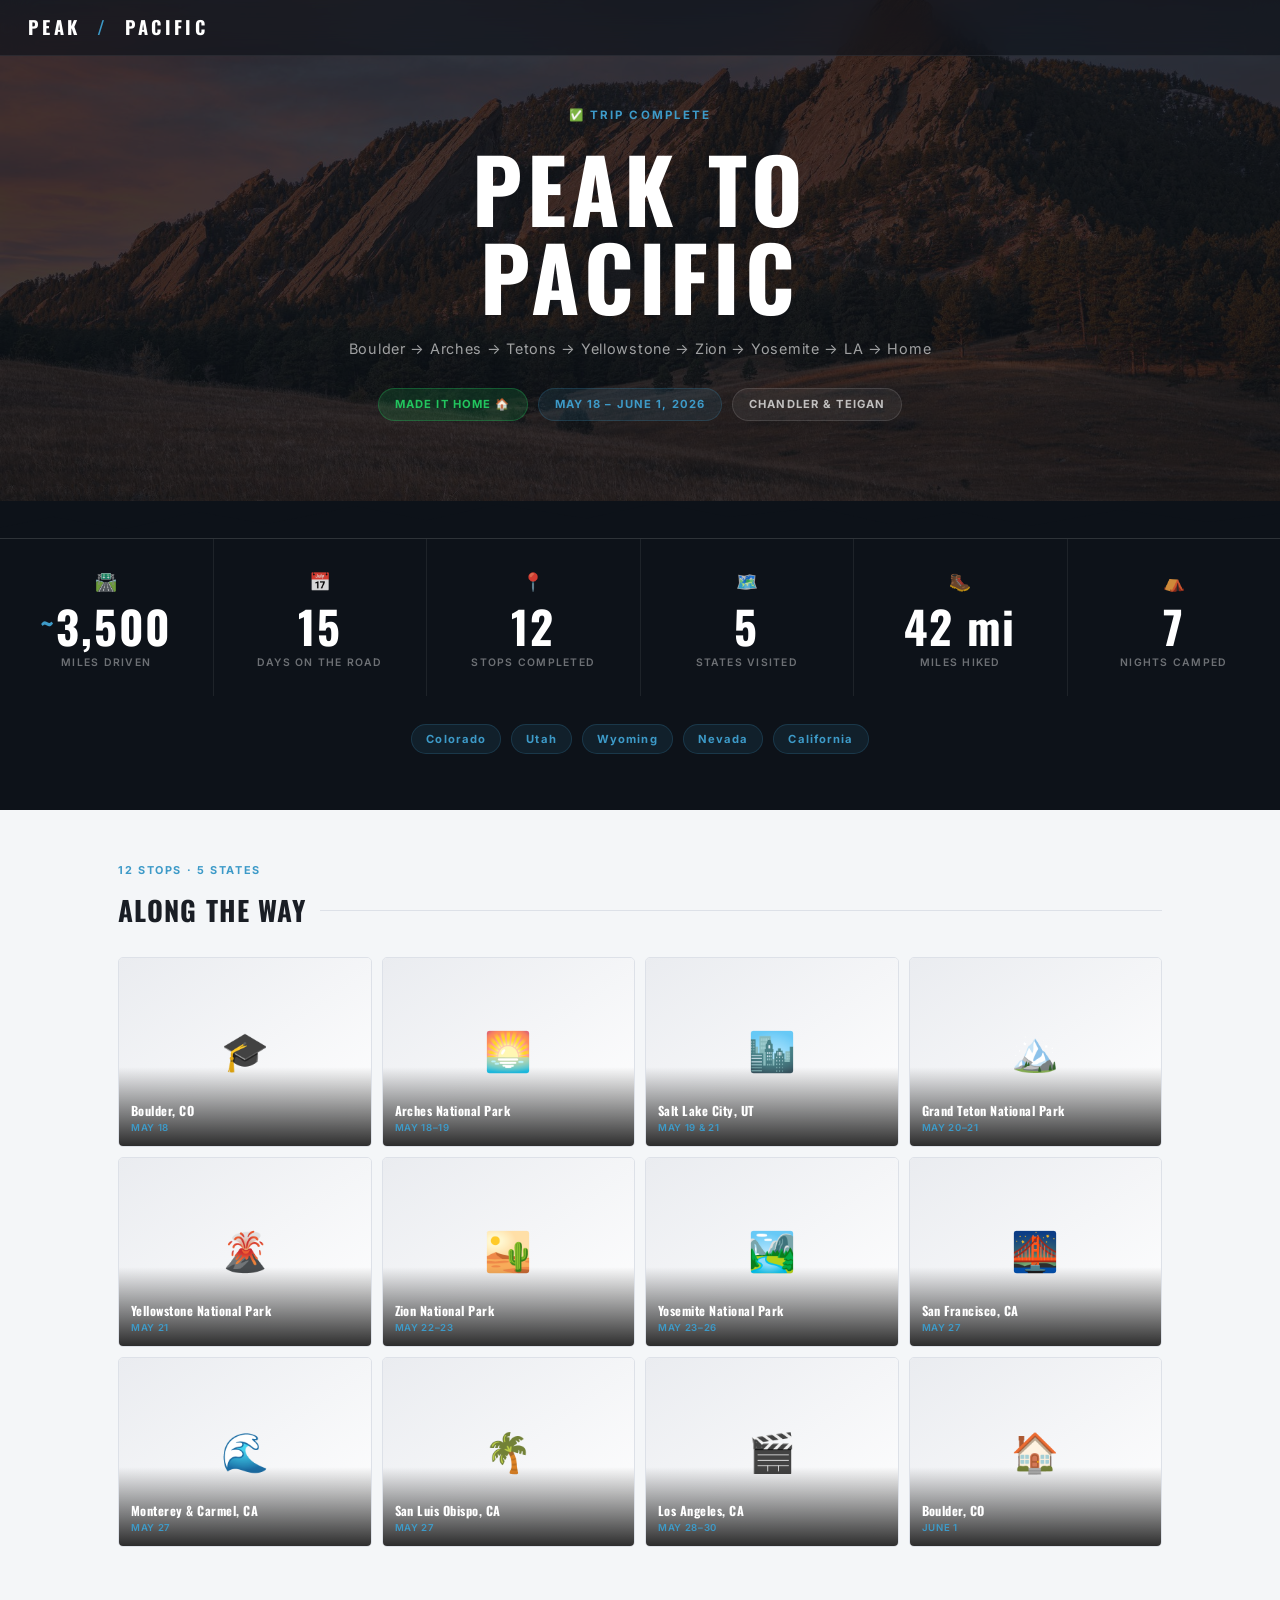
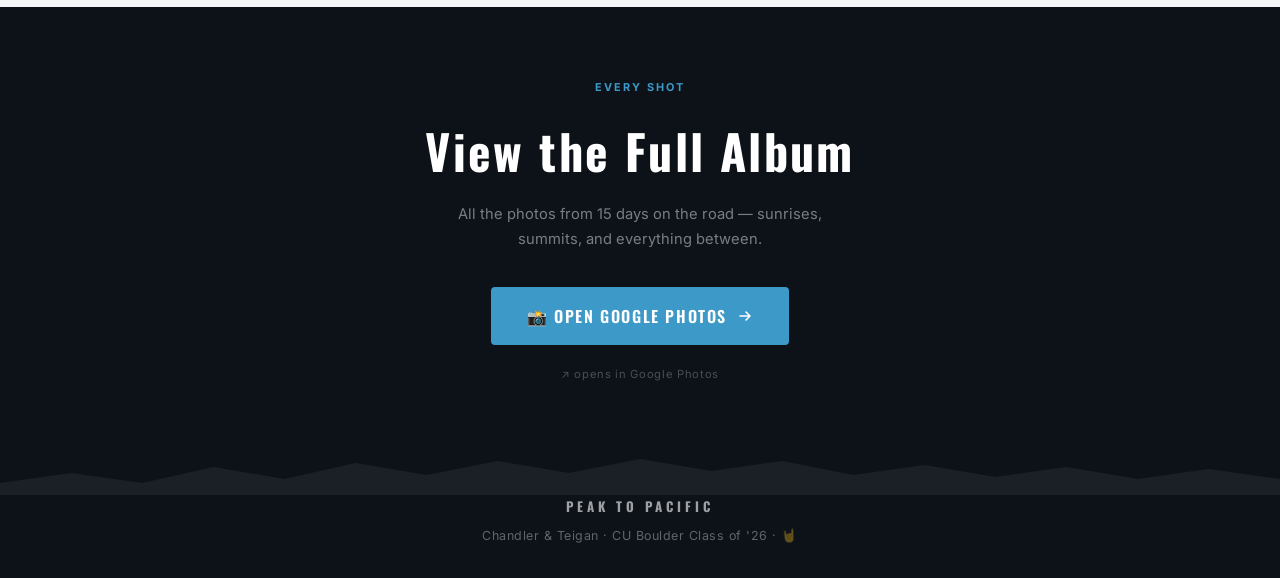
==== commit 49848c09: "Remove route map and stats-to-photos divider banner - Dropped Mapbox imports, map section, and all m" ====
--- a/index.html
+++ b/index.html
@@ -6,8 +6,6 @@
   <title>Peak to Pacific</title>
   <meta name="description" content="Chandler & Teigan's post-graduation road trip — Boulder to the Pacific and back. 15 days, ~3,500 miles, 5 states." />
 
-  <link href="https://api.mapbox.com/mapbox-gl-js/v3.3.0/mapbox-gl.css" rel="stylesheet" />
-  <script src="https://api.mapbox.com/mapbox-gl-js/v3.3.0/mapbox-gl.js"></script>
   <link rel="icon" type="image/x-icon" href="favicon.ico" />
   <link rel="icon" type="image/png" sizes="32x32" href="images/favicon-32.png" />
   <link rel="icon" type="image/png" sizes="16x16" href="images/favicon-16.png" />
@@ -206,14 +204,6 @@
       color: var(--gold);
     }
 
-    /* ══════════════════════════════════════════════════════
-       ROUTE SECTION
-       ══════════════════════════════════════════════════════ */
-    .route-section {
-      background: var(--bg);
-      padding: 52px 0 56px;
-    }
-
     .section-eyebrow {
       font-size: 0.68rem;
       font-weight: 700;
@@ -231,105 +221,13 @@
       color: var(--text-primary);
       margin-bottom: 24px;
     }
-
-    #map {
-      height: 420px;
-      min-height: 300px;
-      border-radius: 6px;
-      overflow: hidden;
-      border: 1px solid var(--border);
-      box-shadow: var(--shadow-lg);
-    }
-
-    /* Map controls */
-    .map-wrapper { position: relative; }
-    .style-toggle {
-      position: absolute;
-      top: 12px; left: 12px;
-      z-index: 10;
-      display: flex;
-      gap: 6px;
-    }
-    .style-btn {
-      background: rgba(13, 18, 25, 0.85);
-      backdrop-filter: blur(6px);
-      border: 1px solid rgba(255,255,255,0.12);
-      border-radius: 999px;
-      padding: 5px 12px;
-      font-size: 0.66rem;
-      font-weight: 600;
-      color: rgba(255,255,255,0.55);
-      cursor: pointer;
-      letter-spacing: 0.05em;
-      text-transform: uppercase;
-      font-family: var(--font-body);
-      transition: all .2s;
-    }
-    .style-btn.active, .style-btn:hover {
-      border-color: var(--gold);
-      color: var(--gold);
-      background: rgba(13, 18, 25, 0.98);
-    }
-    .map-ctrl-btn {
-      background: rgba(13, 18, 25, 0.88);
-      backdrop-filter: blur(8px);
-      border: 1px solid rgba(255,255,255,0.12);
-      border-radius: 4px;
-      padding: 7px 13px;
-      font-size: 0.72rem;
-      font-weight: 600;
-      color: rgba(255,255,255,0.55);
-      cursor: pointer;
-      letter-spacing: 0.04em;
-      font-family: var(--font-body);
-      transition: all .2s;
-    }
-    .map-ctrl-btn:hover { border-color: var(--gold); color: var(--gold); }
-    .map-controls {
-      position: absolute;
-      bottom: 14px; left: 14px;
-      z-index: 10;
-      display: flex;
-      gap: 8px;
-    }
-    .route-legend {
-      display: flex;
-      gap: 18px;
-      flex-wrap: wrap;
-      margin-top: 14px;
-      padding: 0 2px;
-    }
-    .legend-item {
-      display: flex;
-      align-items: center;
-      gap: 7px;
-      font-size: 0.75rem;
-      color: var(--text-secondary);
-    }
-    .legend-dot {
-      width: 9px; height: 9px;
-      border-radius: 50%;
-      flex-shrink: 0;
-    }
-
-    /* Popup */
-    .popup-emoji { font-size: 1.3rem; margin-bottom: 5px; }
-    .popup-name { font-family: var(--font-display); font-size: 1rem; font-weight: 600; letter-spacing: 0.03em; color: var(--text-primary); margin-bottom: 2px; }
-    .popup-sub  { font-size: 0.72rem; color: var(--text-secondary); margin-bottom: 8px; }
-    .popup-highlight { font-size: 0.68rem; color: var(--text-secondary); margin-top: 2px; }
-    .popup-highlight::before { content: '· '; }
-    .popup-footer { display: flex; align-items: center; justify-content: space-between; margin-top: 10px; padding-top: 8px; border-top: 1px solid var(--border); }
-    .popup-dates { font-size: 0.65rem; color: var(--gold); font-weight: 600; text-transform: uppercase; letter-spacing: .07em; }
-    .popup-status { font-size: 0.6rem; font-weight: 700; text-transform: uppercase; letter-spacing: .08em; padding: 2px 8px; border-radius: 4px; }
-    .popup-status.completed { background: rgba(34,197,94,0.15); color: #16a34a; }
 
     /* ══════════════════════════════════════════════════════
        PHOTOS SECTION
        ══════════════════════════════════════════════════════ */
     .photos-section {
-      background: var(--bg-elevated);
+      background: var(--bg);
       padding: 52px 0 60px;
-      border-top: 1px solid var(--border);
     }
 
     .stops-grid {
@@ -518,38 +416,6 @@
   </div>
 </section>
 
-<!-- ── divider into light bg ──────────────────────────────── -->
-<svg viewBox="0 0 1440 36" preserveAspectRatio="none" aria-hidden="true" style="display:block;background:var(--bg);margin-top:-1px">
-  <path d="M0,0 L0,36 L1440,36 L1440,0 L1380,14 L1300,4 L1220,18 L1120,6 L1040,20 L960,8 L860,22 L780,10 L700,24 L600,8 L520,22 L420,6 L340,20 L240,8 L160,22 L80,10 L0,0 Z" fill="var(--dark)"/>
-</svg>
-
-<!-- ══════════════════════════════════════════════════════════
-     ROUTE MAP
-     ══════════════════════════════════════════════════════════ -->
-<section class="route-section">
-  <div class="container">
-    <p class="section-eyebrow">~3,500 miles · 5 states</p>
-    <h2 class="section-title">The Route</h2>
-
-    <div class="map-wrapper">
-      <div id="map"></div>
-      <div class="style-toggle">
-        <button class="style-btn active" id="btnOutdoors" onclick="setStyle('outdoors')">Outdoors</button>
-        <button class="style-btn" id="btnSatellite" onclick="setStyle('satellite')">Satellite</button>
-        <button class="style-btn" id="btnDark" onclick="setStyle('dark')">Dark</button>
-      </div>
-      <div class="map-controls">
-        <button class="map-ctrl-btn" onclick="fitRoute()">Full Route</button>
-      </div>
-    </div>
-
-    <div class="route-legend">
-      <div class="legend-item"><div class="legend-dot" style="background:#4ade80"></div> Completed stop</div>
-      <div class="legend-item"><div style="width:22px;height:2px;background:rgba(255,255,255,0.5);border-top:1px dashed rgba(61,154,200,0.7)"></div> Route</div>
-    </div>
-  </div>
-</section>
-
 <!-- ══════════════════════════════════════════════════════════
      PHOTOS
      ══════════════════════════════════════════════════════════ -->
@@ -646,113 +512,6 @@
       + '</div>';
   }).join('');
 
-  // ── Mapbox ───────────────────────────────────────────────
-  mapboxgl.accessToken = typeof MAPBOX_TOKEN !== 'undefined' ? MAPBOX_TOKEN : '';
-
-  var STYLES = {
-    outdoors:  'mapbox://styles/mapbox/outdoors-v12',
-    satellite: 'mapbox://styles/mapbox/satellite-streets-v12',
-    dark:      'mapbox://styles/mapbox/dark-v11',
-  };
-
-  var currentStyle = 'outdoors';
-
-  var map = new mapboxgl.Map({
-    container: 'map',
-    style: STYLES.outdoors,
-    center: [-110, 42],
-    zoom: 4.5,
-    projection: 'globe',
-  });
-
-  map.addControl(new mapboxgl.NavigationControl(), 'top-right');
-
-  function setStyle(name) {
-    if (currentStyle === name) return;
-    currentStyle = name;
-    map.setStyle(STYLES[name]);
-    document.querySelectorAll('.style-btn').forEach(function(b) { b.classList.remove('active'); });
-    document.getElementById('btn' + name.charAt(0).toUpperCase() + name.slice(1)).classList.add('active');
-    map.once('styledata', addLayers);
-  }
-
-  map.on('load', function() {
-    map.setFog({ color: 'rgb(13,18,25)', 'high-color': 'rgb(20,32,52)', 'horizon-blend': 0.04 });
-    addLayers();
-  });
-
-  function addLayers() {
-    ['route-line-glow','route-line','route-points'].forEach(function(id) {
-      if (map.getLayer(id)) map.removeLayer(id);
-      if (map.getSource(id)) map.removeSource(id);
-    });
-
-    var coords = STOPS.map(function(s) { return [s.lng, s.lat]; });
-
-    map.addSource('route-line', {
-      type: 'geojson',
-      data: { type:'Feature', geometry:{ type:'LineString', coordinates:coords } },
-    });
-
-    map.addLayer({
-      id:'route-line-glow', type:'line', source:'route-line',
-      layout:{ 'line-join':'round','line-cap':'round' },
-      paint:{ 'line-color':'#ffffff','line-width':5,'line-opacity':0.1 },
-    });
-
-    map.addLayer({
-      id:'route-line', type:'line', source:'route-line',
-      layout:{ 'line-join':'round','line-cap':'round' },
-      paint:{ 'line-color':'#a8d4ef','line-width':2,'line-opacity':0.85,'line-dasharray':[2,3] },
-    });
-
-    var features = STOPS.map(function(s) {
-      return {
-        type:'Feature',
-        properties:{ id:s.id, name:s.name, subtitle:s.subtitle, status:s.status, emoji:s.emoji, dates:s.dates, highlights:(s.highlights||[]).slice(0,3).join('||') },
-        geometry:{ type:'Point', coordinates:[s.lng,s.lat] },
-      };
-    });
-
-    map.addSource('route-points', { type:'geojson', data:{ type:'FeatureCollection', features:features } });
-
-    map.addLayer({
-      id:'route-points', type:'circle', source:'route-points',
-      paint:{
-        'circle-radius': 7,
-        'circle-color': '#22c55e',
-        'circle-stroke-width': 2,
-        'circle-stroke-color': 'rgba(34,197,94,0.3)',
-      },
-    });
-
-    map.on('click', 'route-points', function(e) {
-      var p = e.features[0].properties;
-      var highlights = (p.highlights||'').split('||').filter(Boolean);
-      new mapboxgl.Popup({ closeButton:true, maxWidth:'260px' })
-        .setLngLat(e.features[0].geometry.coordinates)
-        .setHTML(
-          '<div class="popup-emoji">' + p.emoji + '</div>'
-          + '<div class="popup-name">' + p.name + '</div>'
-          + '<div class="popup-sub">' + p.subtitle + '</div>'
-          + highlights.map(function(h){ return '<div class="popup-highlight">' + h + '</div>'; }).join('')
-          + '<div class="popup-footer">'
-          + '<span class="popup-dates">' + p.dates + '</span>'
-          + '<span class="popup-status completed">✓ done</span>'
-          + '</div>'
-        )
-        .addTo(map);
-    });
-
-    map.on('mouseenter','route-points', function(){ map.getCanvas().style.cursor='pointer'; });
-    map.on('mouseleave','route-points', function(){ map.getCanvas().style.cursor=''; });
-  }
-
-  function fitRoute() {
-    var coords = STOPS.map(function(s){ return [s.lng,s.lat]; });
-    var bounds = coords.reduce(function(b,c){ return b.extend(c); }, new mapboxgl.LngLatBounds(coords[0],coords[0]));
-    map.fitBounds(bounds, { padding:60, duration:1000 });
-  }
 </script>
 </body>
 </html>
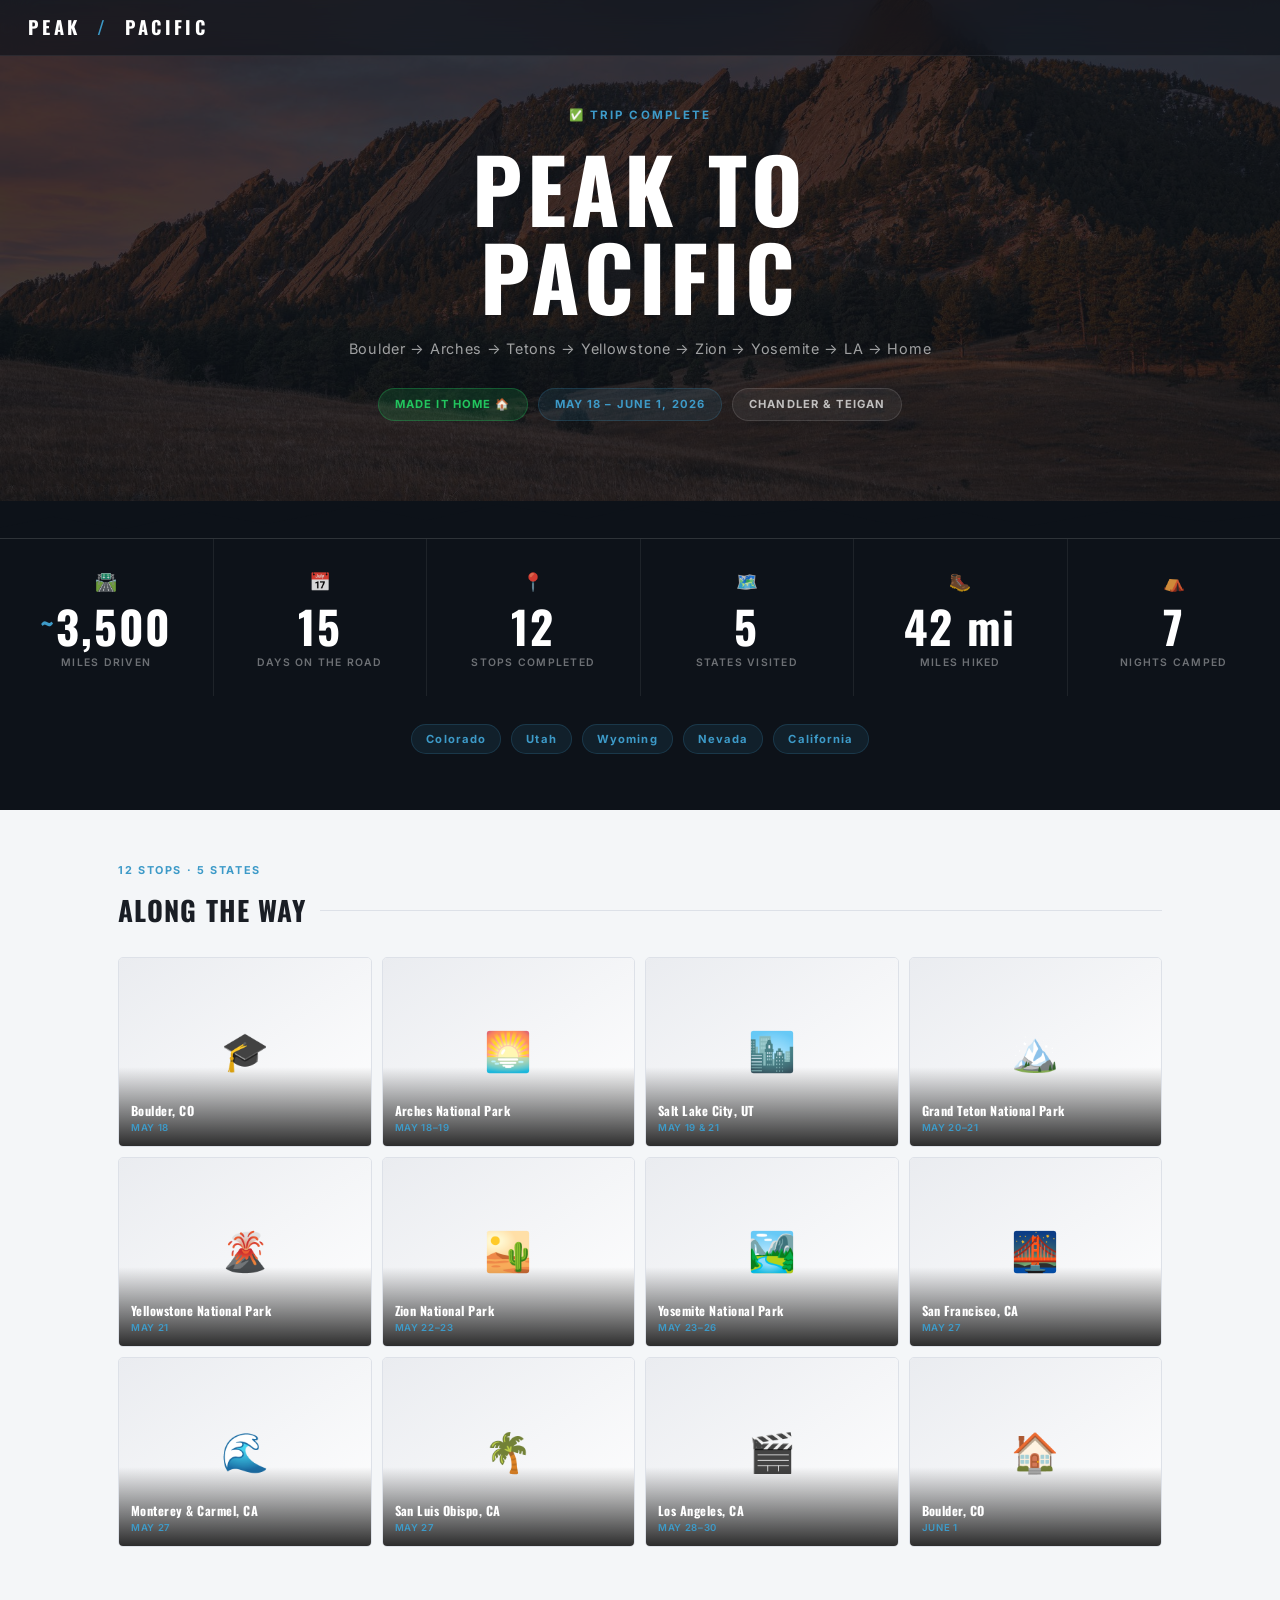
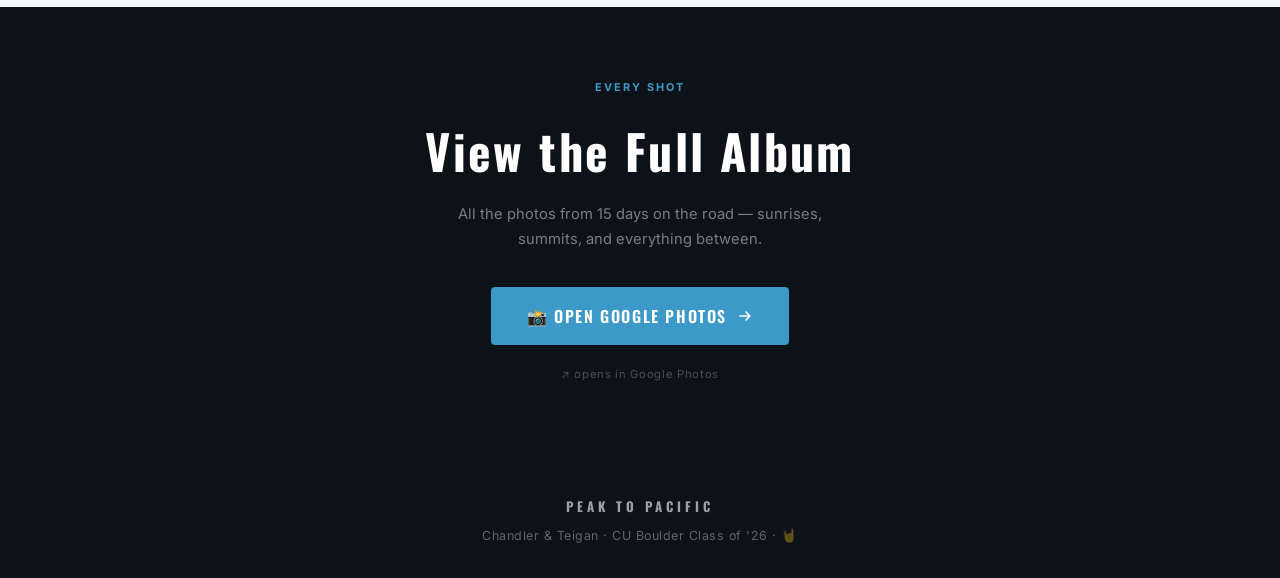
==== commit 90f4e5fa: "Remove footer mountain SVG divider Co-Authored-By: Claude Sonnet 4.6 (1M context) <noreply@anthropic" ====
--- a/index.html
+++ b/index.html
@@ -447,10 +447,7 @@
 
 <!-- ── Footer ─────────────────────────────────────────────── -->
 <footer class="footer">
-  <svg class="footer-mountain" viewBox="0 0 1440 40" preserveAspectRatio="none" aria-hidden="true">
-    <path d="M0,40 L0,28 L80,18 L160,28 L240,12 L320,24 L400,8 L480,20 L560,6 L640,18 L720,4 L800,16 L880,6 L960,20 L1040,10 L1120,22 L1200,12 L1280,24 L1360,14 L1440,24 L1440,40 Z" fill="var(--sage)"/>
-  </svg>
-  <div class="footer-brand">Peak to Pacific</div>
+<div class="footer-brand">Peak to Pacific</div>
   <div>Chandler &amp; Teigan · CU Boulder Class of '26 · 🤘</div>
 </footer>
 
